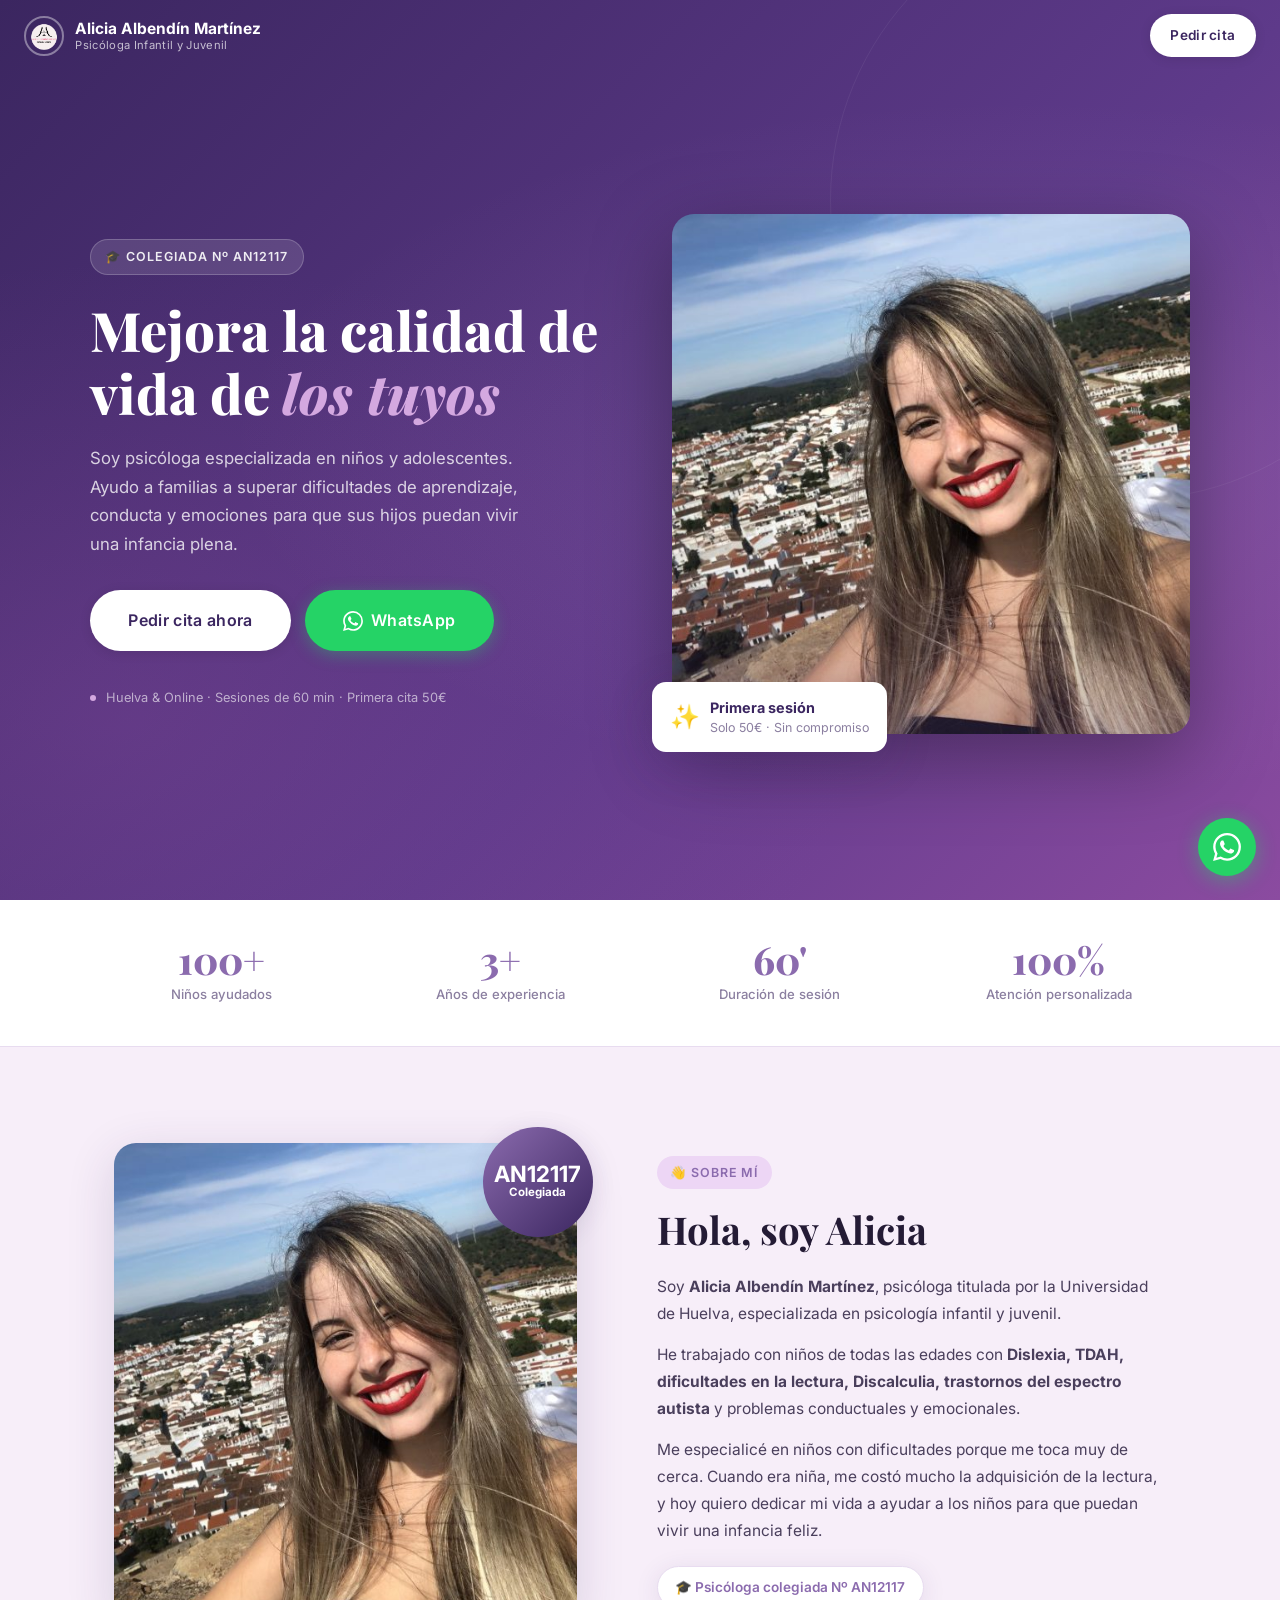
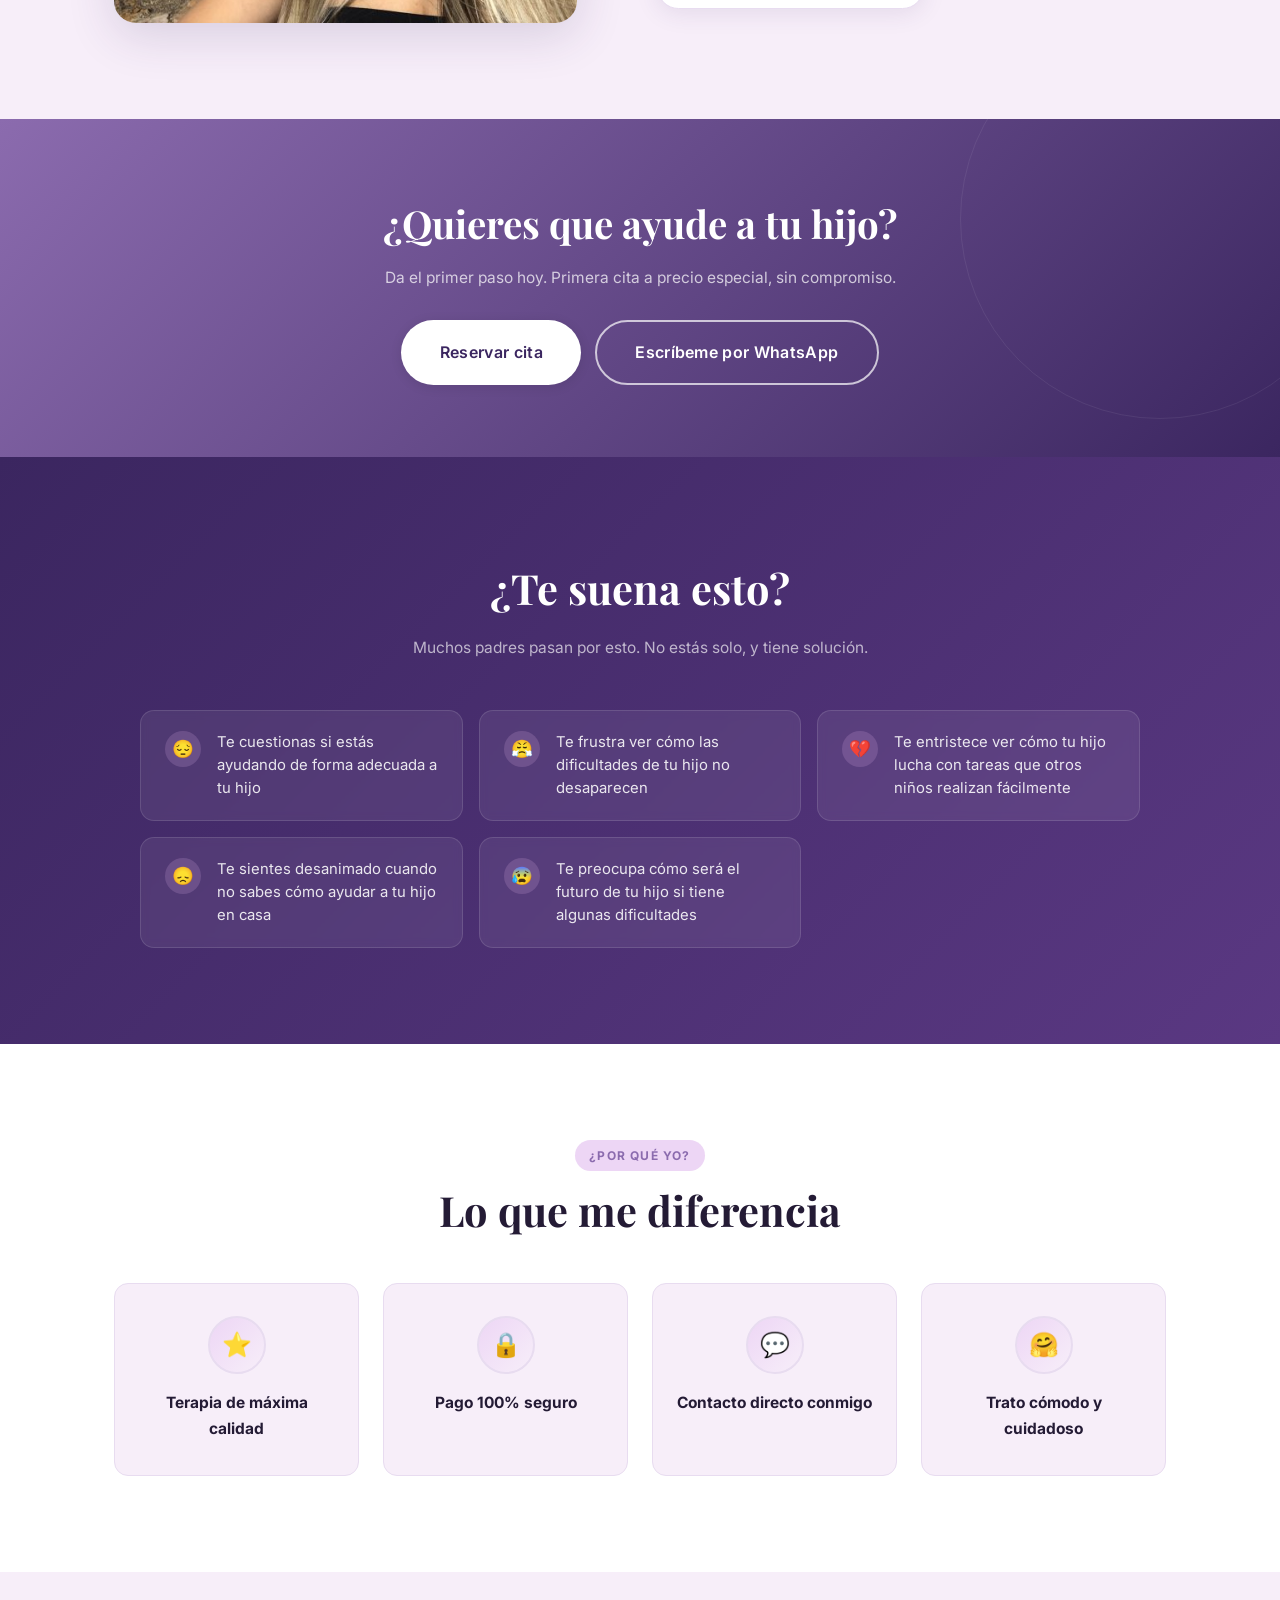
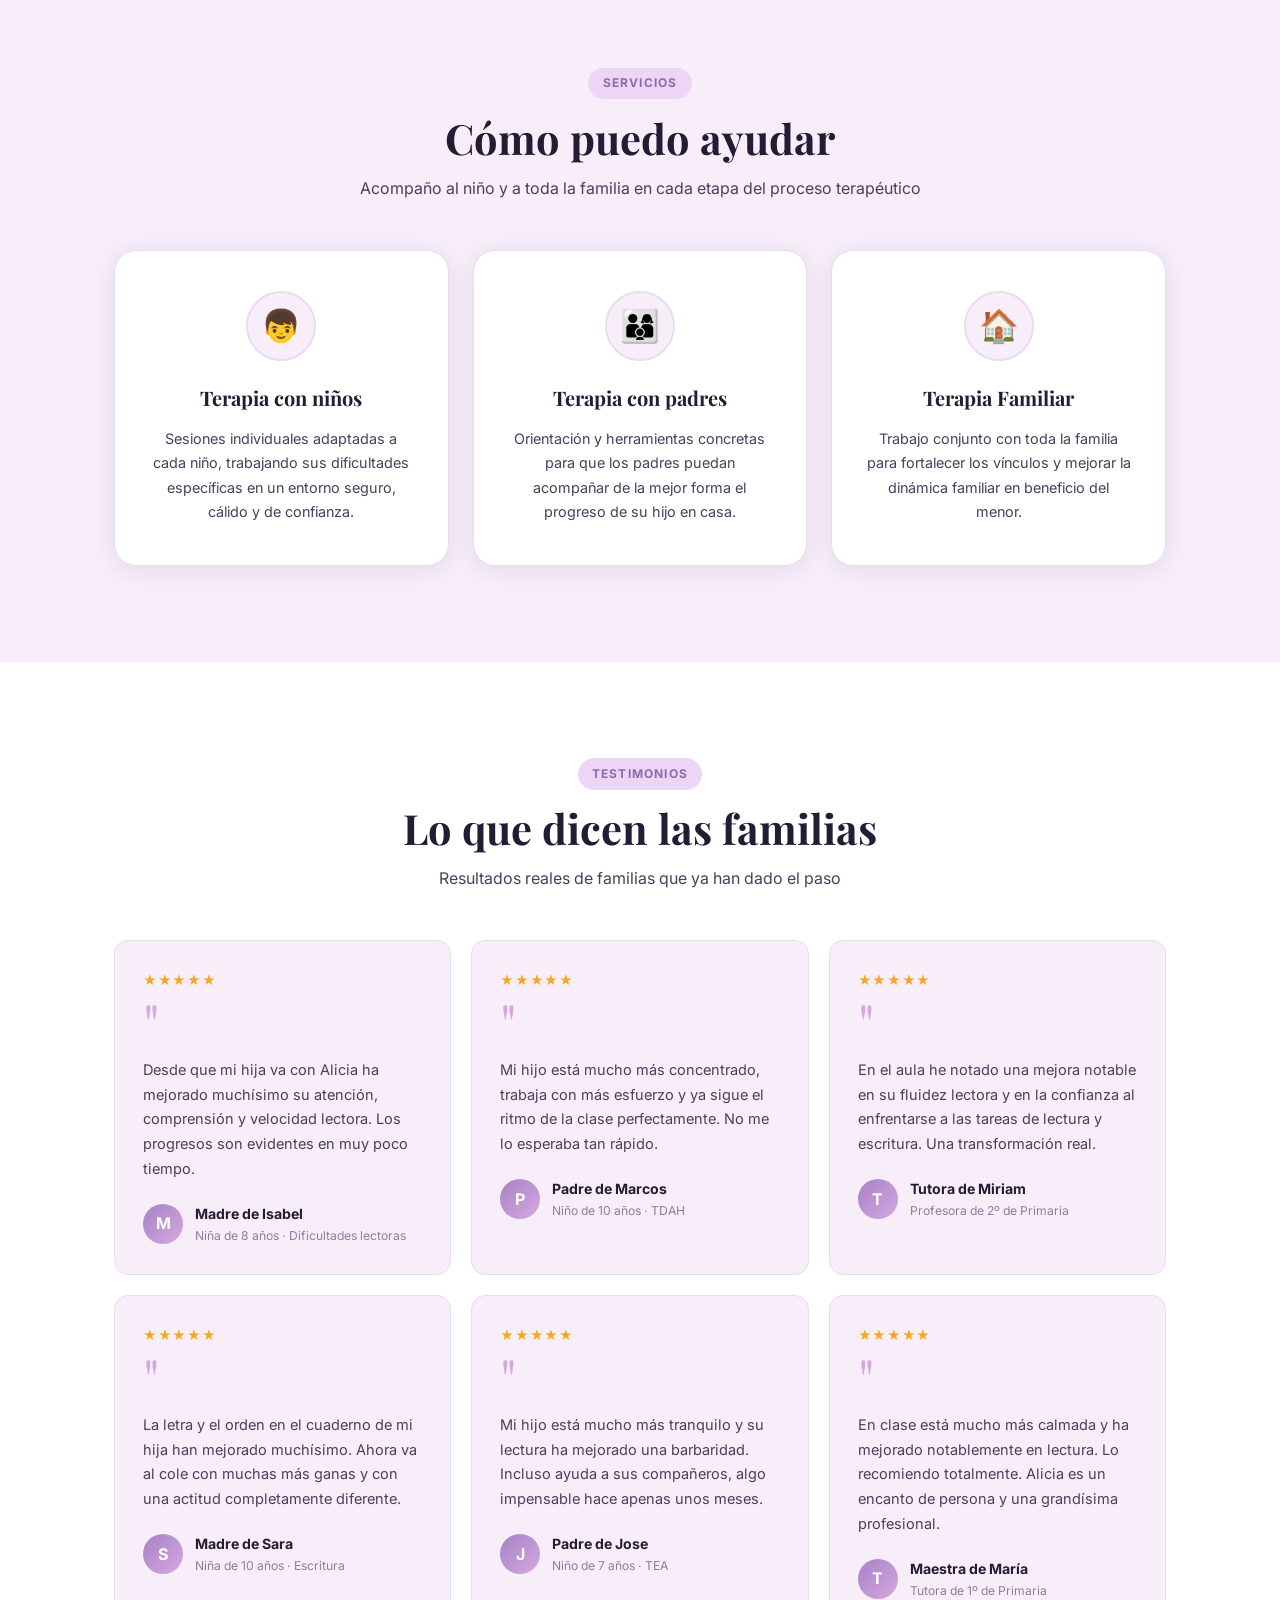
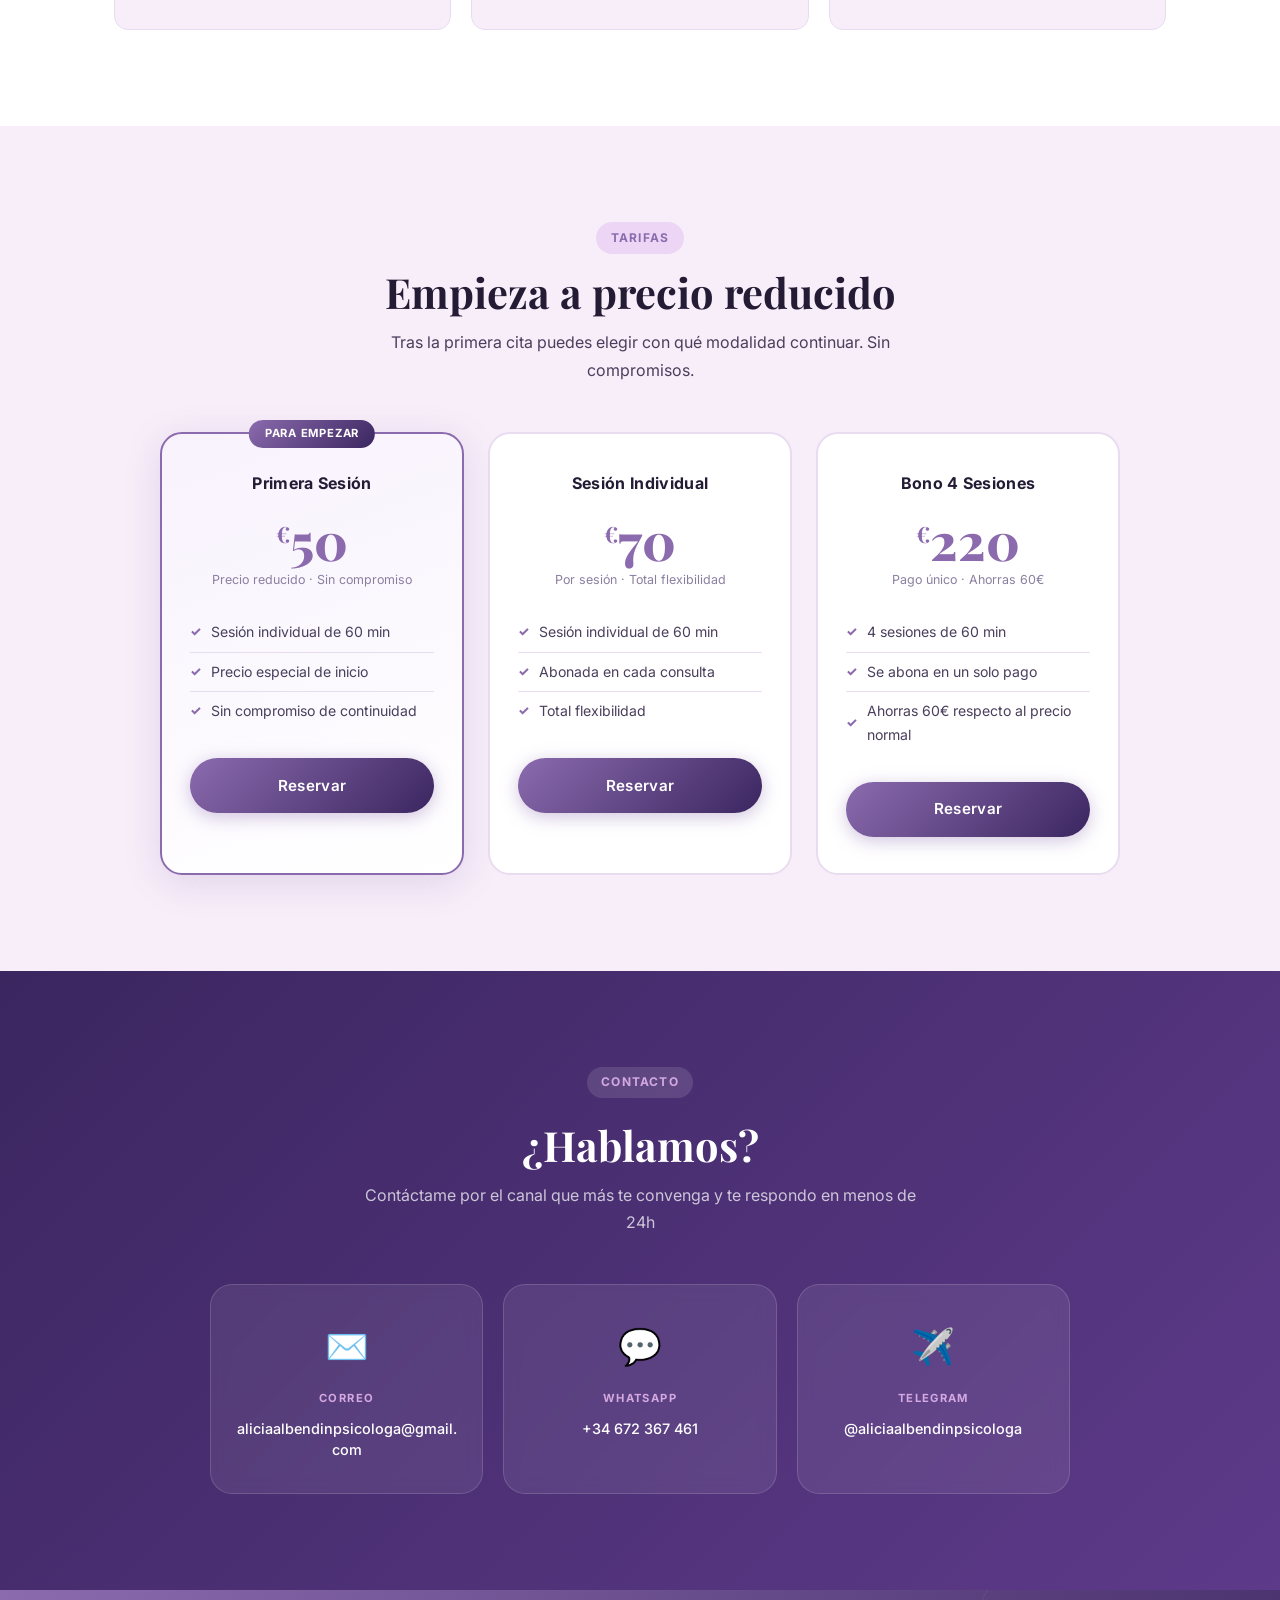
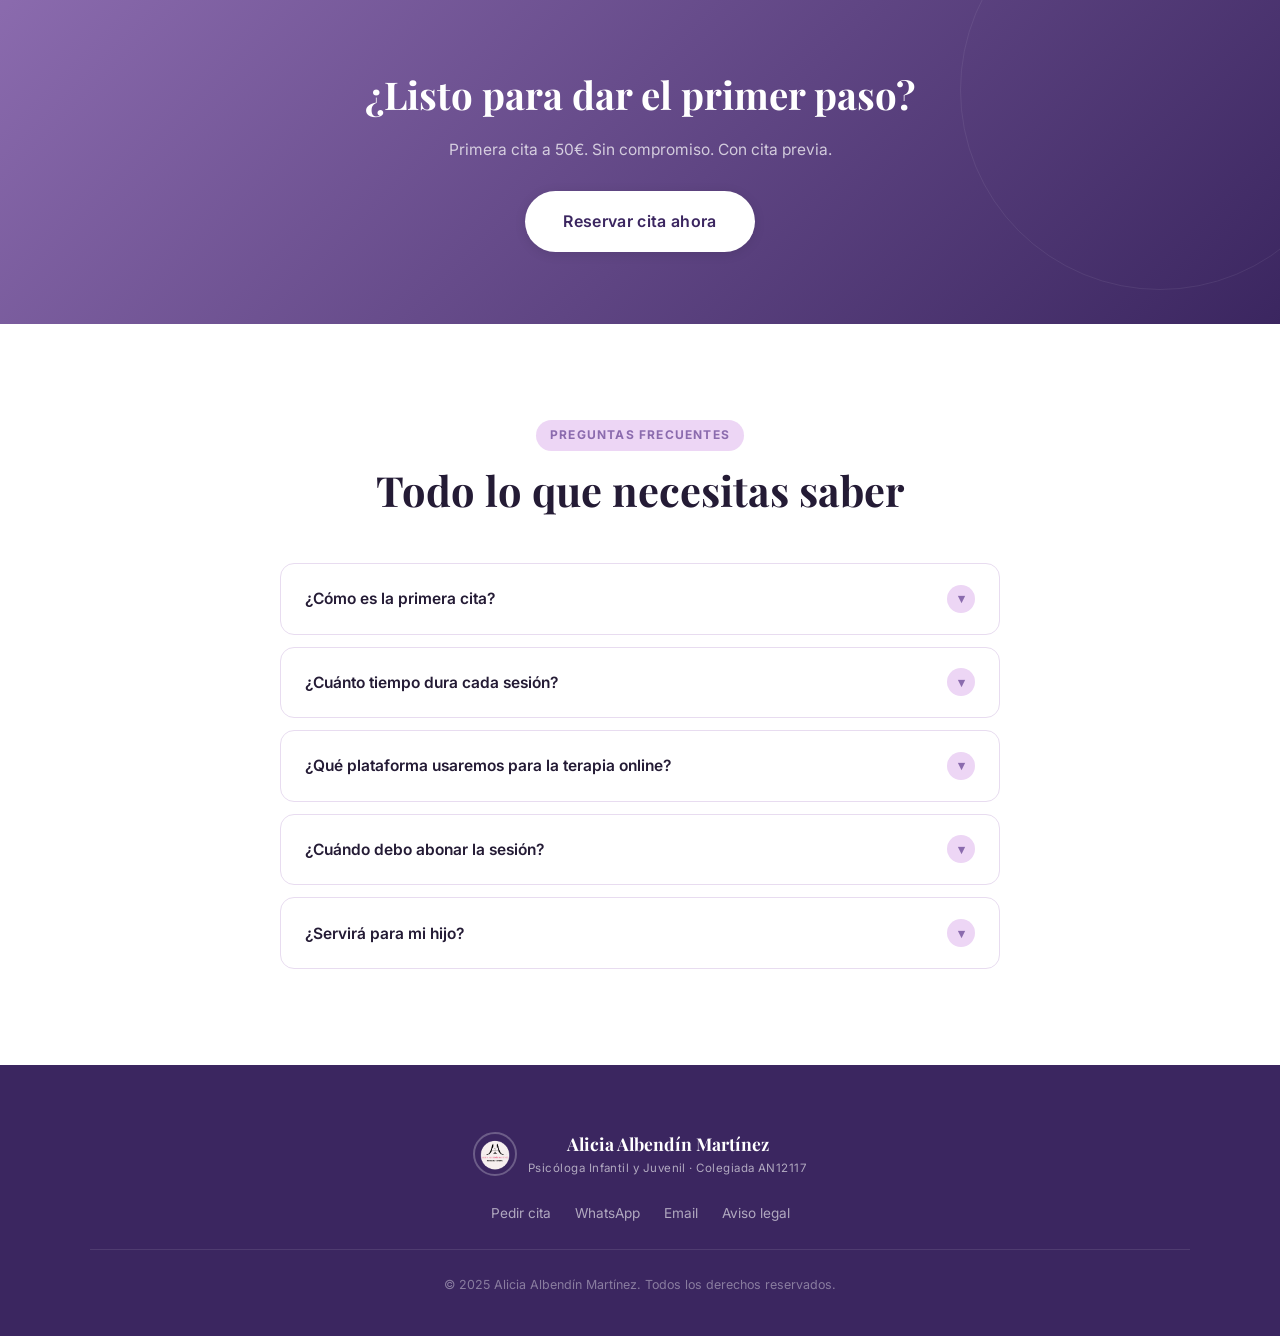
==== site/index.html @ 8d9580ab "feat: versión inicial — web estática de Alicia Albendín Psicóloga Landing page completa con HTML/CSS" ====
<!DOCTYPE html>
<html lang="es">
<head>
  <meta charset="UTF-8">
  <meta name="viewport" content="width=device-width, initial-scale=1.0">
  <title>Alicia Albendín Martínez — Psicóloga Infantil y Juvenil</title>
  <meta name="description" content="Psicóloga especializada en psicología infantil y juvenil. Ayudo a niños con dislexia, TDAH, problemas emocionales y conductuales. Huelva y Online.">
  <link rel="icon" type="image/png" href="images/logo.png">
  <link rel="stylesheet" href="styles.css">
</head>
<body>

<!-- Nav -->
<nav class="site-nav" id="nav">
  <div class="nav-logo">
    <img src="images/logo.png" alt="Alicia Albendín">
    <div class="nav-logo-name">
      Alicia Albendín Martínez
      <small>Psicóloga Infantil y Juvenil</small>
    </div>
  </div>
  <div class="nav-actions">
    <a href="pagina-de-ventas.html" class="btn btn-white btn-sm">Pedir cita</a>
  </div>
</nav>

<!-- Hero -->
<section class="hero">
  <div class="hero-inner">
    <div class="hero-content">
      <div class="hero-badge">🎓 Colegiada Nº AN12117</div>
      <h1>Mejora la calidad de vida de <em>los tuyos</em></h1>
      <p class="hero-sub">Soy psicóloga especializada en niños y adolescentes. Ayudo a familias a superar dificultades de aprendizaje, conducta y emociones para que sus hijos puedan vivir una infancia plena.</p>
      <div class="hero-ctas">
        <a href="pagina-de-ventas.html" class="btn btn-white btn-lg">Pedir cita ahora</a>
        <a href="https://wa.me/34672367461" target="_blank" class="btn btn-whatsapp btn-lg">
          <svg viewBox="0 0 24 24" width="20" height="20" fill="currentColor"><path d="M17.472 14.382c-.297-.149-1.758-.867-2.03-.967-.273-.099-.471-.148-.67.15-.197.297-.767.966-.94 1.164-.173.199-.347.223-.644.075-.297-.15-1.255-.463-2.39-1.475-.883-.788-1.48-1.761-1.653-2.059-.173-.297-.018-.458.13-.606.134-.133.298-.347.446-.52.149-.174.198-.298.298-.497.099-.198.05-.371-.025-.52-.075-.149-.669-1.612-.916-2.207-.242-.579-.487-.5-.669-.51-.173-.008-.371-.01-.57-.01-.198 0-.52.074-.792.372-.272.297-1.04 1.016-1.04 2.479 0 1.462 1.065 2.875 1.213 3.074.149.198 2.096 3.2 5.077 4.487.709.306 1.262.489 1.694.625.712.227 1.36.195 1.871.118.571-.085 1.758-.719 2.006-1.413.248-.694.248-1.289.173-1.413-.074-.124-.272-.198-.57-.347m-5.421 7.403h-.004a9.87 9.87 0 01-5.031-1.378l-.361-.214-3.741.982.998-3.648-.235-.374a9.86 9.86 0 01-1.51-5.26c.001-5.45 4.436-9.884 9.888-9.884 2.64 0 5.122 1.03 6.988 2.898a9.825 9.825 0 012.893 6.994c-.003 5.45-4.437 9.884-9.885 9.884m8.413-18.297A11.815 11.815 0 0012.05 0C5.495 0 .16 5.335.157 11.892c0 2.096.547 4.142 1.588 5.945L.057 24l6.305-1.654a11.882 11.882 0 005.683 1.448h.005c6.554 0 11.89-5.335 11.893-11.893a11.821 11.821 0 00-3.48-8.413z"/></svg>
          WhatsApp
        </a>
      </div>
      <div class="hero-trust">
        <div class="hero-trust-dot"></div>
        <span>Huelva &amp; Online · Sesiones de 60 min · Primera cita 50€</span>
      </div>
    </div>
    <div class="hero-image-wrap">
      <div class="hero-image-card">
        <img src="images/alicia.jpg" alt="Alicia Albendín Martínez, Psicóloga">
      </div>
      <div class="hero-float-badge">
        <div class="hero-float-badge-icon">✨</div>
        <div class="hero-float-badge-text">
          <strong>Primera sesión</strong>
          <span>Solo 50€ · Sin compromiso</span>
        </div>
      </div>
    </div>
  </div>
</section>

<!-- Stats bar -->
<div class="stats-bar">
  <div class="stats-inner">
    <div class="stat-item reveal">
      <div class="stat-num">100+</div>
      <div class="stat-label">Niños ayudados</div>
    </div>
    <div class="stat-item reveal reveal-delay-1">
      <div class="stat-num">3+</div>
      <div class="stat-label">Años de experiencia</div>
    </div>
    <div class="stat-item reveal reveal-delay-2">
      <div class="stat-num">60'</div>
      <div class="stat-label">Duración de sesión</div>
    </div>
    <div class="stat-item reveal reveal-delay-3">
      <div class="stat-num">100%</div>
      <div class="stat-label">Atención personalizada</div>
    </div>
  </div>
</div>

<!-- About -->
<section class="section about-section">
  <div class="container">
    <div class="about-grid">
      <div class="about-image reveal">
        <img src="images/alicia.jpg" alt="Alicia Albendín Martínez">
        <div class="about-image-badge">
          <strong>AN12117</strong>
          Colegiada
        </div>
      </div>
      <div class="about-content reveal reveal-delay-1">
        <div class="about-tag">👋 Sobre mí</div>
        <h2>Hola, soy Alicia</h2>
        <p>Soy <strong>Alicia Albendín Martínez</strong>, psicóloga titulada por la Universidad de Huelva, especializada en psicología infantil y juvenil.</p>
        <p>He trabajado con niños de todas las edades con <strong>Dislexia, TDAH, dificultades en la lectura, Discalculia, trastornos del espectro autista</strong> y problemas conductuales y emocionales.</p>
        <p>Me especialicé en niños con dificultades porque me toca muy de cerca. Cuando era niña, me costó mucho la adquisición de la lectura, y hoy quiero dedicar mi vida a ayudar a los niños para que puedan vivir una infancia feliz.</p>
        <div class="about-colegiada">🎓 Psicóloga colegiada Nº AN12117</div>
      </div>
    </div>
  </div>
</section>

<!-- CTA Banner -->
<section class="cta-banner">
  <h2>¿Quieres que ayude a tu hijo?</h2>
  <p>Da el primer paso hoy. Primera cita a precio especial, sin compromiso.</p>
  <div class="cta-banner-btns">
    <a href="pagina-de-ventas.html" class="btn btn-white btn-lg">Reservar cita</a>
    <a href="https://wa.me/34672367461" target="_blank" class="btn btn-outline-white btn-lg">Escríbeme por WhatsApp</a>
  </div>
</section>

<!-- Pain points -->
<section class="pain-section">
  <div class="container">
    <div class="text-center">
      <h2 class="pain-section-title">¿Te suena esto?</h2>
      <p class="pain-section-sub">Muchos padres pasan por esto. No estás solo, y tiene solución.</p>
    </div>
    <div class="pain-grid">
      <div class="pain-item reveal">
        <div class="pain-icon-wrap">😔</div>
        <p>Te cuestionas si estás ayudando de forma adecuada a tu hijo</p>
      </div>
      <div class="pain-item reveal reveal-delay-1">
        <div class="pain-icon-wrap">😤</div>
        <p>Te frustra ver cómo las dificultades de tu hijo no desaparecen</p>
      </div>
      <div class="pain-item reveal reveal-delay-2">
        <div class="pain-icon-wrap">💔</div>
        <p>Te entristece ver cómo tu hijo lucha con tareas que otros niños realizan fácilmente</p>
      </div>
      <div class="pain-item reveal reveal-delay-3">
        <div class="pain-icon-wrap">😞</div>
        <p>Te sientes desanimado cuando no sabes cómo ayudar a tu hijo en casa</p>
      </div>
      <div class="pain-item reveal">
        <div class="pain-icon-wrap">😰</div>
        <p>Te preocupa cómo será el futuro de tu hijo si tiene algunas dificultades</p>
      </div>
    </div>
  </div>
</section>

<!-- Features -->
<section class="section features-section">
  <div class="container">
    <div class="text-center">
      <div class="section-label">¿Por qué yo?</div>
      <h2 class="section-title">Lo que me diferencia</h2>
    </div>
    <div class="features-grid">
      <div class="feature-card reveal">
        <div class="feature-icon">⭐</div>
        <div class="feature-title">Terapia de máxima calidad</div>
      </div>
      <div class="feature-card reveal reveal-delay-1">
        <div class="feature-icon">🔒</div>
        <div class="feature-title">Pago 100% seguro</div>
      </div>
      <div class="feature-card reveal reveal-delay-2">
        <div class="feature-icon">💬</div>
        <div class="feature-title">Contacto directo conmigo</div>
      </div>
      <div class="feature-card reveal reveal-delay-3">
        <div class="feature-icon">🤗</div>
        <div class="feature-title">Trato cómodo y cuidadoso</div>
      </div>
    </div>
  </div>
</section>

<!-- Services -->
<section class="section services-section">
  <div class="container">
    <div class="text-center">
      <div class="section-label">Servicios</div>
      <h2 class="section-title">Cómo puedo ayudar</h2>
      <p class="section-desc center">Acompaño al niño y a toda la familia en cada etapa del proceso terapéutico</p>
    </div>
    <div class="services-grid">
      <div class="service-card reveal">
        <div class="service-icon-wrap">👦</div>
        <h3>Terapia con niños</h3>
        <p>Sesiones individuales adaptadas a cada niño, trabajando sus dificultades específicas en un entorno seguro, cálido y de confianza.</p>
      </div>
      <div class="service-card reveal reveal-delay-1">
        <div class="service-icon-wrap">👨‍👩‍👦</div>
        <h3>Terapia con padres</h3>
        <p>Orientación y herramientas concretas para que los padres puedan acompañar de la mejor forma el progreso de su hijo en casa.</p>
      </div>
      <div class="service-card reveal reveal-delay-2">
        <div class="service-icon-wrap">🏠</div>
        <h3>Terapia Familiar</h3>
        <p>Trabajo conjunto con toda la familia para fortalecer los vínculos y mejorar la dinámica familiar en beneficio del menor.</p>
      </div>
    </div>
  </div>
</section>

<!-- Testimonials -->
<section class="section testimonials-section">
  <div class="container">
    <div class="text-center">
      <div class="section-label">Testimonios</div>
      <h2 class="section-title">Lo que dicen las familias</h2>
      <p class="section-desc center">Resultados reales de familias que ya han dado el paso</p>
    </div>
    <div class="testimonials-grid">
      <div class="testimonial-card reveal">
        <div class="stars">★★★★★</div>
        <div class="testimonial-quote-mark">"</div>
        <p class="testimonial-text">Desde que mi hija va con Alicia ha mejorado muchísimo su atención, comprensión y velocidad lectora. Los progresos son evidentes en muy poco tiempo.</p>
        <div class="testimonial-footer">
          <div class="testimonial-avatar">M</div>
          <div>
            <div class="testimonial-author">Madre de Isabel</div>
            <div class="testimonial-role">Niña de 8 años · Dificultades lectoras</div>
          </div>
        </div>
      </div>
      <div class="testimonial-card reveal reveal-delay-1">
        <div class="stars">★★★★★</div>
        <div class="testimonial-quote-mark">"</div>
        <p class="testimonial-text">Mi hijo está mucho más concentrado, trabaja con más esfuerzo y ya sigue el ritmo de la clase perfectamente. No me lo esperaba tan rápido.</p>
        <div class="testimonial-footer">
          <div class="testimonial-avatar">P</div>
          <div>
            <div class="testimonial-author">Padre de Marcos</div>
            <div class="testimonial-role">Niño de 10 años · TDAH</div>
          </div>
        </div>
      </div>
      <div class="testimonial-card reveal reveal-delay-2">
        <div class="stars">★★★★★</div>
        <div class="testimonial-quote-mark">"</div>
        <p class="testimonial-text">En el aula he notado una mejora notable en su fluidez lectora y en la confianza al enfrentarse a las tareas de lectura y escritura. Una transformación real.</p>
        <div class="testimonial-footer">
          <div class="testimonial-avatar">T</div>
          <div>
            <div class="testimonial-author">Tutora de Miriam</div>
            <div class="testimonial-role">Profesora de 2º de Primaria</div>
          </div>
        </div>
      </div>
      <div class="testimonial-card reveal">
        <div class="stars">★★★★★</div>
        <div class="testimonial-quote-mark">"</div>
        <p class="testimonial-text">La letra y el orden en el cuaderno de mi hija han mejorado muchísimo. Ahora va al cole con muchas más ganas y con una actitud completamente diferente.</p>
        <div class="testimonial-footer">
          <div class="testimonial-avatar">S</div>
          <div>
            <div class="testimonial-author">Madre de Sara</div>
            <div class="testimonial-role">Niña de 10 años · Escritura</div>
          </div>
        </div>
      </div>
      <div class="testimonial-card reveal reveal-delay-1">
        <div class="stars">★★★★★</div>
        <div class="testimonial-quote-mark">"</div>
        <p class="testimonial-text">Mi hijo está mucho más tranquilo y su lectura ha mejorado una barbaridad. Incluso ayuda a sus compañeros, algo impensable hace apenas unos meses.</p>
        <div class="testimonial-footer">
          <div class="testimonial-avatar">J</div>
          <div>
            <div class="testimonial-author">Padre de Jose</div>
            <div class="testimonial-role">Niño de 7 años · TEA</div>
          </div>
        </div>
      </div>
      <div class="testimonial-card reveal reveal-delay-2">
        <div class="stars">★★★★★</div>
        <div class="testimonial-quote-mark">"</div>
        <p class="testimonial-text">En clase está mucho más calmada y ha mejorado notablemente en lectura. Lo recomiendo totalmente. Alicia es un encanto de persona y una grandísima profesional.</p>
        <div class="testimonial-footer">
          <div class="testimonial-avatar">T</div>
          <div>
            <div class="testimonial-author">Maestra de María</div>
            <div class="testimonial-role">Tutora de 1º de Primaria</div>
          </div>
        </div>
      </div>
    </div>
  </div>
</section>

<!-- Pricing -->
<section class="section pricing-section">
  <div class="container">
    <div class="text-center">
      <div class="section-label">Tarifas</div>
      <h2 class="section-title">Empieza a precio reducido</h2>
      <p class="section-desc center">Tras la primera cita puedes elegir con qué modalidad continuar. Sin compromisos.</p>
    </div>
    <div class="pricing-grid">
      <div class="price-card featured reveal">
        <div class="price-card-badge">Para empezar</div>
        <div class="price-name">Primera sesión</div>
        <div class="price-amount"><sup>€</sup>50</div>
        <div class="price-desc">Precio reducido · Sin compromiso</div>
        <ul class="price-features">
          <li>Sesión individual de 60 min</li>
          <li>Precio especial de inicio</li>
          <li>Sin compromiso de continuidad</li>
        </ul>
        <a href="pagina-de-ventas.html" class="btn btn-primary" style="width:100%;">Reservar</a>
      </div>
      <div class="price-card reveal reveal-delay-1">
        <div class="price-name">Sesión individual</div>
        <div class="price-amount"><sup>€</sup>70</div>
        <div class="price-desc">Por sesión · Total flexibilidad</div>
        <ul class="price-features">
          <li>Sesión individual de 60 min</li>
          <li>Abonada en cada consulta</li>
          <li>Total flexibilidad</li>
        </ul>
        <a href="pagina-de-ventas.html" class="btn btn-primary" style="width:100%;">Reservar</a>
      </div>
      <div class="price-card reveal reveal-delay-2">
        <div class="price-name">Bono 4 sesiones</div>
        <div class="price-amount"><sup>€</sup>220</div>
        <div class="price-desc">Pago único · Ahorras 60€</div>
        <ul class="price-features">
          <li>4 sesiones de 60 min</li>
          <li>Se abona en un solo pago</li>
          <li>Ahorras 60€ respecto al precio normal</li>
        </ul>
        <a href="pagina-de-ventas.html" class="btn btn-primary" style="width:100%;">Reservar</a>
      </div>
    </div>
  </div>
</section>

<!-- Contact -->
<section class="contact-section">
  <div class="container">
    <div class="text-center">
      <div class="section-label" style="background:rgba(255,255,255,0.12); color:var(--lilac);">Contacto</div>
      <h2 class="section-title white" style="margin-top:0.5rem;">¿Hablamos?</h2>
      <p class="section-desc center white">Contáctame por el canal que más te convenga y te respondo en menos de 24h</p>
    </div>
    <div class="contact-grid">
      <a href="mailto:aliciaalbendinpsicologa@gmail.com" class="contact-card">
        <div class="contact-card-icon">✉️</div>
        <div class="contact-card-label">Correo</div>
        <div class="contact-card-value">aliciaalbendinpsicologa@gmail.com</div>
      </a>
      <a href="https://wa.me/34672367461" target="_blank" class="contact-card">
        <div class="contact-card-icon">💬</div>
        <div class="contact-card-label">WhatsApp</div>
        <div class="contact-card-value">+34 672 367 461</div>
      </a>
      <a href="https://t.me/aliciaalbendinpsicologa" target="_blank" class="contact-card">
        <div class="contact-card-icon">✈️</div>
        <div class="contact-card-label">Telegram</div>
        <div class="contact-card-value">@aliciaalbendinpsicologa</div>
      </a>
    </div>
  </div>
</section>

<!-- CTA Banner -->
<section class="cta-banner">
  <h2>¿Listo para dar el primer paso?</h2>
  <p>Primera cita a 50€. Sin compromiso. Con cita previa.</p>
  <div class="cta-banner-btns">
    <a href="pagina-de-ventas.html" class="btn btn-white btn-lg">Reservar cita ahora</a>
  </div>
</section>

<!-- FAQ -->
<section class="section faq-section">
  <div class="container">
    <div class="text-center">
      <div class="section-label">Preguntas frecuentes</div>
      <h2 class="section-title">Todo lo que necesitas saber</h2>
    </div>
    <div class="faq-list">
      <div class="faq-item">
        <button class="faq-question" onclick="toggleFaq(this)">
          ¿Cómo es la primera cita?
          <span class="faq-chevron">▾</span>
        </button>
        <div class="faq-answer">
          La primera cita es una toma de contacto. Realizamos una entrevista para que puedas contarme el motivo de consulta y yo pueda explicarte con detalle cómo voy a ayudar a tu hijo.
        </div>
      </div>
      <div class="faq-item">
        <button class="faq-question" onclick="toggleFaq(this)">
          ¿Cuánto tiempo dura cada sesión?
          <span class="faq-chevron">▾</span>
        </button>
        <div class="faq-answer">
          Cada sesión tiene una duración de <strong>60 minutos</strong>.
        </div>
      </div>
      <div class="faq-item">
        <button class="faq-question" onclick="toggleFaq(this)">
          ¿Qué plataforma usaremos para la terapia online?
          <span class="faq-chevron">▾</span>
        </button>
        <div class="faq-answer">
          Utilizaremos la plataforma que más te convenga: <strong>Zoom, Skype, WhatsApp, Discord o Google Meet</strong>. Tú eliges la que mejor se adapte a ti y a tu familia.
        </div>
      </div>
      <div class="faq-item">
        <button class="faq-question" onclick="toggleFaq(this)">
          ¿Cuándo debo abonar la sesión?
          <span class="faq-chevron">▾</span>
        </button>
        <div class="faq-answer">
          El pago debe realizarse al menos <strong>24 horas antes</strong> de la consulta. Los bonos de 4 sesiones se abonan en un único pago con el mismo plazo mínimo de 24 horas de antelación.
        </div>
      </div>
      <div class="faq-item">
        <button class="faq-question" onclick="toggleFaq(this)">
          ¿Servirá para mi hijo?
          <span class="faq-chevron">▾</span>
        </button>
        <div class="faq-answer">
          La terapia se adapta de forma personalizada a cada niño y familia. La efectividad es proporcional al grado de implicación de la familia durante el proceso. Mi compromiso es ofreceros las mejores herramientas para avanzar juntos.
        </div>
      </div>
    </div>
  </div>
</section>

<!-- Footer -->
<footer class="site-footer">
  <div class="footer-inner">
    <div class="footer-logo">
      <img src="images/logo.png" alt="Alicia Albendín">
      <div class="footer-logo-name">
        Alicia Albendín Martínez
        <small>Psicóloga Infantil y Juvenil · Colegiada AN12117</small>
      </div>
    </div>
    <div class="footer-links">
      <a href="pagina-de-ventas.html">Pedir cita</a>
      <a href="https://wa.me/34672367461" target="_blank">WhatsApp</a>
      <a href="mailto:aliciaalbendinpsicologa@gmail.com">Email</a>
      <a href="aviso-legal.html">Aviso legal</a>
    </div>
    <div class="footer-bottom">
      © 2025 Alicia Albendín Martínez. Todos los derechos reservados.
    </div>
  </div>
</footer>

<!-- Floating WhatsApp button -->
<a href="https://wa.me/34672367461" target="_blank" class="float-wa" title="Escríbeme por WhatsApp">
  <svg viewBox="0 0 24 24" xmlns="http://www.w3.org/2000/svg"><path d="M17.472 14.382c-.297-.149-1.758-.867-2.03-.967-.273-.099-.471-.148-.67.15-.197.297-.767.966-.94 1.164-.173.199-.347.223-.644.075-.297-.15-1.255-.463-2.39-1.475-.883-.788-1.48-1.761-1.653-2.059-.173-.297-.018-.458.13-.606.134-.133.298-.347.446-.52.149-.174.198-.298.298-.497.099-.198.05-.371-.025-.52-.075-.149-.669-1.612-.916-2.207-.242-.579-.487-.5-.669-.51-.173-.008-.371-.01-.57-.01-.198 0-.52.074-.792.372-.272.297-1.04 1.016-1.04 2.479 0 1.462 1.065 2.875 1.213 3.074.149.198 2.096 3.2 5.077 4.487.709.306 1.262.489 1.694.625.712.227 1.36.195 1.871.118.571-.085 1.758-.719 2.006-1.413.248-.694.248-1.289.173-1.413-.074-.124-.272-.198-.57-.347m-5.421 7.403h-.004a9.87 9.87 0 01-5.031-1.378l-.361-.214-3.741.982.998-3.648-.235-.374a9.86 9.86 0 01-1.51-5.26c.001-5.45 4.436-9.884 9.888-9.884 2.64 0 5.122 1.03 6.988 2.898a9.825 9.825 0 012.893 6.994c-.003 5.45-4.437 9.884-9.885 9.884m8.413-18.297A11.815 11.815 0 0012.05 0C5.495 0 .16 5.335.157 11.892c0 2.096.547 4.142 1.588 5.945L.057 24l6.305-1.654a11.882 11.882 0 005.683 1.448h.005c6.554 0 11.89-5.335 11.893-11.893a11.821 11.821 0 00-3.48-8.413z"/></svg>
</a>

<script>
// Sticky nav
const nav = document.getElementById('nav');
window.addEventListener('scroll', () => {
  nav.classList.toggle('scrolled', window.scrollY > 60);
}, { passive: true });

// Scroll reveal
const observer = new IntersectionObserver((entries) => {
  entries.forEach(e => { if (e.isIntersecting) e.target.classList.add('visible'); });
}, { threshold: 0.12 });
document.querySelectorAll('.reveal').forEach(el => observer.observe(el));

// FAQ accordion
function toggleFaq(btn) {
  const answer = btn.nextElementSibling;
  const isOpen = answer.classList.contains('open');
  document.querySelectorAll('.faq-answer').forEach(a => a.classList.remove('open'));
  document.querySelectorAll('.faq-question').forEach(b => b.classList.remove('open'));
  if (!isOpen) { answer.classList.add('open'); btn.classList.add('open'); }
}
</script>
</body>
</html>
---- site/styles.css ----
@import url('https://fonts.googleapis.com/css2?family=Playfair+Display:ital,wght@0,700;0,800;1,700&family=Inter:wght@400;500;600;700&display=swap');

*, *::before, *::after { box-sizing: border-box; margin: 0; padding: 0; }

:root {
  --deep:        #3B2660;
  --purple:      #8B6BAE;
  --purple-mid:  #A882C6;
  --lilac:       #D4A8E0;
  --lilac-soft:  #EDD6F5;
  --blush:       #F7EEF9;
  --white:       #ffffff;
  --text:        #241B35;
  --text-body:   #4A3F5C;
  --text-muted:  #8B7FA0;
  --border:      #E8DCF0;
  --radius:      14px;
  --radius-lg:   22px;
  --shadow:      0 4px 24px rgba(59,38,96,0.10);
  --shadow-lg:   0 12px 48px rgba(59,38,96,0.16);
  --font-display: 'Playfair Display', Georgia, serif;
  --font-body:    'Inter', -apple-system, sans-serif;
}

html { scroll-behavior: smooth; }

body {
  font-family: var(--font-body);
  color: var(--text);
  background: var(--white);
  line-height: 1.7;
  overflow-x: hidden;
}

img { max-width: 100%; height: auto; display: block; }
a { color: inherit; text-decoration: none; }

/* ── Scroll animations ───────────────────────────────── */
.reveal {
  opacity: 0;
  transform: translateY(28px);
  transition: opacity 0.65s cubic-bezier(.4,0,.2,1), transform 0.65s cubic-bezier(.4,0,.2,1);
}
.reveal.visible { opacity: 1; transform: none; }
.reveal-delay-1 { transition-delay: 0.1s; }
.reveal-delay-2 { transition-delay: 0.2s; }
.reveal-delay-3 { transition-delay: 0.3s; }
.reveal-delay-4 { transition-delay: 0.4s; }

/* ── Layout ──────────────────────────────────────────── */
.container    { max-width: 1100px; margin: 0 auto; padding: 0 1.5rem; }
.container-sm { max-width: 800px;  margin: 0 auto; padding: 0 1.5rem; }
.section      { padding: 6rem 0; }
.section-sm   { padding: 3.5rem 0; }
.text-center  { text-align: center; }

/* ── Buttons ─────────────────────────────────────────── */
.btn {
  display: inline-flex;
  align-items: center;
  justify-content: center;
  gap: 0.5rem;
  padding: 0.9rem 2rem;
  border-radius: 50px;
  font-family: var(--font-body);
  font-size: 0.95rem;
  font-weight: 600;
  letter-spacing: 0.02em;
  cursor: pointer;
  border: none;
  transition: transform 0.2s, box-shadow 0.2s, background 0.2s, color 0.2s;
  white-space: nowrap;
}
.btn:hover   { transform: translateY(-2px); }
.btn:active  { transform: translateY(0); }

.btn-primary {
  background: linear-gradient(135deg, var(--purple) 0%, var(--deep) 100%);
  color: #fff;
  box-shadow: 0 4px 18px rgba(139,107,174,0.4);
}
.btn-primary:hover { box-shadow: 0 8px 28px rgba(139,107,174,0.5); }

.btn-white {
  background: #fff;
  color: var(--deep);
  box-shadow: 0 2px 12px rgba(0,0,0,0.10);
}
.btn-white:hover { background: var(--blush); }

.btn-outline-white {
  background: transparent;
  color: #fff;
  border: 2px solid rgba(255,255,255,0.7);
}
.btn-outline-white:hover { background: rgba(255,255,255,0.12); border-color: #fff; }

.btn-whatsapp {
  background: #25D366;
  color: #fff;
  box-shadow: 0 4px 16px rgba(37,211,102,0.35);
}
.btn-whatsapp:hover { background: #20bd5a; box-shadow: 0 6px 22px rgba(37,211,102,0.45); }

.btn-lg { padding: 1.05rem 2.4rem; font-size: 1rem; }
.btn-sm { padding: 0.6rem 1.3rem; font-size: 0.85rem; }

/* ── Nav ─────────────────────────────────────────────── */
.site-nav {
  position: fixed;
  top: 0; left: 0; right: 0;
  z-index: 200;
  padding: 0.9rem 1.5rem;
  display: flex;
  align-items: center;
  justify-content: space-between;
  transition: background 0.3s, box-shadow 0.3s;
}

.site-nav.scrolled {
  background: rgba(59,38,96,0.97);
  backdrop-filter: blur(12px);
  box-shadow: 0 2px 20px rgba(0,0,0,0.2);
}

.nav-logo {
  display: flex;
  align-items: center;
  gap: 0.7rem;
  color: #fff;
}

.nav-logo img {
  width: 40px;
  height: 40px;
  border-radius: 50%;
  object-fit: cover;
  border: 2px solid rgba(255,255,255,0.4);
}

.nav-logo-name {
  font-family: var(--font-body);
  font-weight: 700;
  font-size: 0.97rem;
  color: #fff;
  line-height: 1.25;
}
.nav-logo-name small {
  display: block;
  font-size: 0.7rem;
  font-weight: 400;
  opacity: 0.7;
  letter-spacing: 0.03em;
}

.nav-actions { display: flex; align-items: center; gap: 0.75rem; }

/* ── Hero ─────────────────────────────────────────────── */
.hero {
  min-height: 100vh;
  background: linear-gradient(135deg, var(--deep) 0%, #5E3A8A 60%, #8B4BA0 100%);
  display: flex;
  align-items: center;
  position: relative;
  overflow: hidden;
  padding: 7rem 1.5rem 4rem;
}

.hero::before {
  content: '';
  position: absolute;
  inset: 0;
  background:
    radial-gradient(ellipse at 80% 50%, rgba(212,168,224,0.15) 0%, transparent 55%),
    radial-gradient(ellipse at 10% 80%, rgba(139,75,160,0.3) 0%, transparent 45%);
  pointer-events: none;
}

/* Floating circles decoration */
.hero::after {
  content: '';
  position: absolute;
  width: 600px;
  height: 600px;
  border-radius: 50%;
  border: 1px solid rgba(255,255,255,0.06);
  top: -100px;
  right: -150px;
  pointer-events: none;
}

.hero-inner {
  position: relative;
  z-index: 2;
  max-width: 1100px;
  margin: 0 auto;
  width: 100%;
  display: grid;
  grid-template-columns: 1fr 1fr;
  gap: 4rem;
  align-items: center;
}

.hero-content { color: #fff; }

.hero-badge {
  display: inline-flex;
  align-items: center;
  gap: 0.45rem;
  background: rgba(255,255,255,0.12);
  border: 1px solid rgba(255,255,255,0.2);
  color: rgba(255,255,255,0.9);
  font-size: 0.78rem;
  font-weight: 600;
  letter-spacing: 0.08em;
  text-transform: uppercase;
  padding: 0.4rem 0.9rem;
  border-radius: 50px;
  margin-bottom: 1.5rem;
}

.hero h1 {
  font-family: var(--font-display);
  font-size: clamp(2.2rem, 4.5vw, 3.4rem);
  font-weight: 800;
  line-height: 1.15;
  margin-bottom: 1.25rem;
  color: #fff;
}

.hero h1 em {
  font-style: italic;
  color: var(--lilac);
}

.hero-sub {
  font-size: 1.05rem;
  color: rgba(255,255,255,0.78);
  max-width: 460px;
  margin-bottom: 2rem;
  line-height: 1.7;
}

.hero-ctas { display: flex; flex-wrap: wrap; gap: 0.85rem; }

.hero-trust {
  display: flex;
  align-items: center;
  gap: 0.6rem;
  margin-top: 2.25rem;
  color: rgba(255,255,255,0.6);
  font-size: 0.8rem;
}

.hero-trust-dot {
  width: 6px; height: 6px;
  background: var(--lilac);
  border-radius: 50%;
  flex-shrink: 0;
}

.hero-image-wrap {
  position: relative;
}

.hero-image-card {
  border-radius: var(--radius-lg);
  overflow: hidden;
  box-shadow: 0 24px 80px rgba(0,0,0,0.35);
  position: relative;
}

.hero-image-card img {
  width: 100%;
  height: 520px;
  object-fit: cover;
  object-position: top center;
  display: block;
}

.hero-image-card::after {
  content: '';
  position: absolute;
  inset: 0;
  background: linear-gradient(to bottom, transparent 60%, rgba(59,38,96,0.3) 100%);
}

.hero-float-badge {
  position: absolute;
  bottom: -18px;
  left: -20px;
  background: #fff;
  border-radius: var(--radius);
  padding: 0.9rem 1.1rem;
  box-shadow: var(--shadow-lg);
  display: flex;
  align-items: center;
  gap: 0.65rem;
  z-index: 3;
}

.hero-float-badge-icon { font-size: 1.5rem; }
.hero-float-badge-text { font-size: 0.78rem; line-height: 1.4; }
.hero-float-badge-text strong { display: block; font-size: 0.9rem; color: var(--deep); }
.hero-float-badge-text span { color: var(--text-muted); }

/* ── Stats bar ───────────────────────────────────────── */
.stats-bar {
  background: var(--white);
  border-bottom: 1px solid var(--border);
  padding: 2.5rem 1.5rem;
}

.stats-inner {
  max-width: 1100px;
  margin: 0 auto;
  display: grid;
  grid-template-columns: repeat(4, 1fr);
  gap: 1rem;
  text-align: center;
}

.stat-item {}

.stat-num {
  font-family: var(--font-display);
  font-size: 2.4rem;
  font-weight: 800;
  color: var(--purple);
  line-height: 1;
  margin-bottom: 0.3rem;
}

.stat-label {
  font-size: 0.82rem;
  color: var(--text-muted);
  font-weight: 500;
}

/* ── About ───────────────────────────────────────────── */
.about-section { background: var(--blush); }

.about-grid {
  display: grid;
  grid-template-columns: 1fr 1.1fr;
  gap: 5rem;
  align-items: center;
}

.about-image {
  position: relative;
}

.about-image img {
  width: 100%;
  height: 480px;
  object-fit: cover;
  object-position: top;
  border-radius: var(--radius-lg);
  box-shadow: var(--shadow-lg);
}

.about-image-badge {
  position: absolute;
  top: -16px;
  right: -16px;
  width: 110px;
  height: 110px;
  border-radius: 50%;
  background: linear-gradient(135deg, var(--purple), var(--deep));
  color: #fff;
  display: flex;
  flex-direction: column;
  align-items: center;
  justify-content: center;
  text-align: center;
  box-shadow: var(--shadow);
  font-size: 0.72rem;
  font-weight: 700;
  line-height: 1.3;
  padding: 0.5rem;
}

.about-image-badge strong { font-size: 1.4rem; display: block; line-height: 1; }

.about-tag {
  display: inline-flex;
  align-items: center;
  gap: 0.4rem;
  background: var(--lilac-soft);
  color: var(--purple);
  font-size: 0.78rem;
  font-weight: 600;
  letter-spacing: 0.07em;
  text-transform: uppercase;
  padding: 0.35rem 0.85rem;
  border-radius: 50px;
  margin-bottom: 1rem;
}

.about-content h2 {
  font-family: var(--font-display);
  font-size: clamp(1.7rem, 3vw, 2.4rem);
  font-weight: 700;
  line-height: 1.25;
  margin-bottom: 1.25rem;
  color: var(--text);
}

.about-content p {
  color: var(--text-body);
  margin-bottom: 0.85rem;
  font-size: 0.97rem;
  line-height: 1.75;
}

.about-colegiada {
  display: inline-flex;
  align-items: center;
  gap: 0.5rem;
  background: var(--white);
  border: 1px solid var(--border);
  border-radius: 50px;
  padding: 0.55rem 1.1rem;
  font-size: 0.85rem;
  font-weight: 600;
  color: var(--purple);
  margin-top: 0.5rem;
  box-shadow: var(--shadow);
}

/* ── Pain section ────────────────────────────────────── */
.pain-section {
  background: linear-gradient(135deg, var(--deep) 0%, #5A3882 100%);
  padding: 6rem 1.5rem;
}

.pain-section-title {
  font-family: var(--font-display);
  font-size: clamp(1.8rem, 3.5vw, 2.6rem);
  font-weight: 700;
  color: #fff;
  text-align: center;
  margin-bottom: 0.75rem;
}

.pain-section-sub {
  text-align: center;
  color: rgba(255,255,255,0.65);
  margin-bottom: 3rem;
  font-size: 0.97rem;
  max-width: 500px;
  margin-left: auto;
  margin-right: auto;
}

.pain-grid {
  display: grid;
  grid-template-columns: repeat(auto-fit, minmax(300px, 1fr));
  gap: 1rem;
  max-width: 1000px;
  margin: 0 auto;
}

.pain-item {
  background: rgba(255,255,255,0.07);
  border: 1px solid rgba(255,255,255,0.12);
  border-radius: var(--radius);
  padding: 1.25rem 1.5rem;
  display: flex;
  align-items: flex-start;
  gap: 1rem;
  transition: background 0.2s;
  backdrop-filter: blur(4px);
}
.pain-item:hover { background: rgba(255,255,255,0.11); }

.pain-icon-wrap {
  width: 36px;
  height: 36px;
  border-radius: 50%;
  background: rgba(212,168,224,0.2);
  display: flex;
  align-items: center;
  justify-content: center;
  font-size: 1.1rem;
  flex-shrink: 0;
}

.pain-item p { color: rgba(255,255,255,0.88); font-size: 0.93rem; line-height: 1.55; }

/* ── Features ────────────────────────────────────────── */
.features-section { background: var(--white); }

.features-grid {
  display: grid;
  grid-template-columns: repeat(auto-fit, minmax(220px, 1fr));
  gap: 1.5rem;
  margin-top: 3rem;
}

.feature-card {
  background: var(--blush);
  border-radius: var(--radius);
  padding: 2rem 1.5rem;
  text-align: center;
  border: 1px solid var(--border);
  transition: transform 0.2s, box-shadow 0.2s;
}
.feature-card:hover { transform: translateY(-4px); box-shadow: var(--shadow); }

.feature-icon {
  width: 58px;
  height: 58px;
  background: linear-gradient(135deg, var(--lilac-soft), var(--blush));
  border-radius: 50%;
  display: flex;
  align-items: center;
  justify-content: center;
  font-size: 1.5rem;
  margin: 0 auto 1rem;
  border: 2px solid var(--border);
}

.feature-title {
  font-weight: 700;
  font-size: 0.97rem;
  color: var(--text);
}

/* ── Services ────────────────────────────────────────── */
.services-section { background: var(--blush); }

.services-grid {
  display: grid;
  grid-template-columns: repeat(3, 1fr);
  gap: 1.5rem;
  margin-top: 3rem;
}

.service-card {
  background: var(--white);
  border-radius: var(--radius-lg);
  padding: 2.5rem 2rem;
  border: 1px solid var(--border);
  box-shadow: var(--shadow);
  transition: transform 0.25s, box-shadow 0.25s;
  text-align: center;
  position: relative;
  overflow: hidden;
}

.service-card::before {
  content: '';
  position: absolute;
  top: 0; left: 0; right: 0;
  height: 4px;
  background: linear-gradient(90deg, var(--purple-mid), var(--lilac));
  opacity: 0;
  transition: opacity 0.25s;
}

.service-card:hover { transform: translateY(-6px); box-shadow: var(--shadow-lg); }
.service-card:hover::before { opacity: 1; }

.service-icon-wrap {
  width: 70px;
  height: 70px;
  background: var(--blush);
  border-radius: 50%;
  display: flex;
  align-items: center;
  justify-content: center;
  font-size: 2rem;
  margin: 0 auto 1.25rem;
  border: 2px solid var(--border);
}

.service-card h3 {
  font-family: var(--font-display);
  font-weight: 700;
  font-size: 1.25rem;
  margin-bottom: 0.75rem;
  color: var(--text);
}

.service-card p {
  font-size: 0.9rem;
  color: var(--text-body);
  line-height: 1.7;
}

/* ── Section title component ─────────────────────────── */
.section-label {
  display: inline-flex;
  align-items: center;
  gap: 0.4rem;
  background: var(--lilac-soft);
  color: var(--purple);
  font-size: 0.75rem;
  font-weight: 700;
  letter-spacing: 0.1em;
  text-transform: uppercase;
  padding: 0.35rem 0.9rem;
  border-radius: 50px;
  margin-bottom: 0.85rem;
}

.section-title {
  font-family: var(--font-display);
  font-size: clamp(1.7rem, 3.5vw, 2.6rem);
  font-weight: 700;
  line-height: 1.2;
  color: var(--text);
  margin-bottom: 0.75rem;
}

.section-title.white { color: #fff; }

.section-desc {
  color: var(--text-body);
  font-size: 1rem;
  max-width: 580px;
  line-height: 1.7;
}
.section-desc.center { margin: 0 auto; text-align: center; }
.section-desc.white { color: rgba(255,255,255,0.72); }

/* ── Testimonials ────────────────────────────────────── */
.testimonials-section { background: var(--white); }

.testimonials-grid {
  display: grid;
  grid-template-columns: repeat(3, 1fr);
  gap: 1.25rem;
  margin-top: 3rem;
}

.testimonial-card {
  background: var(--blush);
  border-radius: var(--radius);
  padding: 1.75rem;
  border: 1px solid var(--border);
  position: relative;
  transition: transform 0.2s, box-shadow 0.2s;
}
.testimonial-card:hover { transform: translateY(-3px); box-shadow: var(--shadow); }

.testimonial-quote-mark {
  font-family: var(--font-display);
  font-size: 3.5rem;
  color: var(--lilac);
  line-height: 0.8;
  margin-bottom: 0.75rem;
}

.testimonial-text {
  font-size: 0.91rem;
  color: var(--text-body);
  line-height: 1.7;
  margin-bottom: 1.25rem;
}

.testimonial-footer { display: flex; align-items: center; gap: 0.75rem; }

.testimonial-avatar {
  width: 40px;
  height: 40px;
  border-radius: 50%;
  background: linear-gradient(135deg, var(--purple-mid), var(--lilac));
  display: flex;
  align-items: center;
  justify-content: center;
  font-size: 1rem;
  font-weight: 700;
  color: #fff;
  flex-shrink: 0;
}

.testimonial-author { font-weight: 700; font-size: 0.88rem; color: var(--text); }
.testimonial-role { font-size: 0.76rem; color: var(--text-muted); }

.stars { color: #F5A623; font-size: 0.82rem; letter-spacing: 0.05em; margin-bottom: 0.6rem; }

/* ── CTA Banner ──────────────────────────────────────── */
.cta-banner {
  background: linear-gradient(135deg, var(--purple) 0%, var(--deep) 100%);
  padding: 4.5rem 1.5rem;
  text-align: center;
  position: relative;
  overflow: hidden;
}

.cta-banner::before {
  content: '';
  position: absolute;
  width: 400px; height: 400px;
  border-radius: 50%;
  border: 1px solid rgba(255,255,255,0.07);
  top: -100px; right: -80px;
}

.cta-banner h2 {
  font-family: var(--font-display);
  font-size: clamp(1.6rem, 3.5vw, 2.4rem);
  color: #fff;
  margin-bottom: 0.6rem;
  position: relative;
  z-index: 1;
}

.cta-banner p {
  color: rgba(255,255,255,0.72);
  font-size: 0.97rem;
  margin-bottom: 1.75rem;
  position: relative;
  z-index: 1;
}

.cta-banner-btns {
  display: flex;
  justify-content: center;
  flex-wrap: wrap;
  gap: 0.85rem;
  position: relative;
  z-index: 1;
}

/* ── Pricing ─────────────────────────────────────────── */
.pricing-section { background: var(--blush); }

.pricing-grid {
  display: grid;
  grid-template-columns: repeat(3, 1fr);
  gap: 1.5rem;
  max-width: 960px;
  margin: 3rem auto 0;
}

.price-card {
  background: var(--white);
  border-radius: var(--radius-lg);
  padding: 2.25rem 1.75rem;
  border: 2px solid var(--border);
  text-align: center;
  transition: transform 0.25s, box-shadow 0.25s;
  position: relative;
}
.price-card:hover { transform: translateY(-5px); box-shadow: var(--shadow-lg); }

.price-card.featured {
  border-color: var(--purple);
  background: linear-gradient(160deg, #f8f2fd 0%, #fff 100%);
  box-shadow: 0 8px 36px rgba(139,107,174,0.2);
}

.price-card-badge {
  position: absolute;
  top: -14px;
  left: 50%;
  transform: translateX(-50%);
  background: linear-gradient(135deg, var(--purple), var(--deep));
  color: #fff;
  font-size: 0.7rem;
  font-weight: 700;
  letter-spacing: 0.07em;
  text-transform: uppercase;
  padding: 0.28rem 1rem;
  border-radius: 50px;
  white-space: nowrap;
}

.price-name {
  font-weight: 700;
  font-size: 1rem;
  color: var(--text);
  margin-bottom: 1.1rem;
  letter-spacing: 0.02em;
  text-transform: capitalize;
}

.price-amount {
  font-family: var(--font-display);
  font-size: 3.2rem;
  font-weight: 800;
  color: var(--purple);
  line-height: 1;
  margin-bottom: 0.3rem;
}
.price-amount sup { font-size: 1.4rem; vertical-align: super; font-weight: 700; }

.price-desc {
  font-size: 0.78rem;
  color: var(--text-muted);
  margin-bottom: 1.5rem;
  line-height: 1.5;
}

.price-features {
  list-style: none;
  margin-bottom: 1.75rem;
  text-align: left;
}
.price-features li {
  font-size: 0.88rem;
  color: var(--text-body);
  padding: 0.45rem 0;
  border-bottom: 1px solid var(--border);
  display: flex;
  align-items: center;
  gap: 0.6rem;
}
.price-features li:last-child { border-bottom: none; }
.price-features li::before {
  content: '✓';
  color: var(--purple);
  font-weight: 800;
  font-size: 0.8rem;
  flex-shrink: 0;
}

/* ── Contact ─────────────────────────────────────────── */
.contact-section {
  background: linear-gradient(135deg, var(--deep) 0%, #5E3A8A 100%);
  padding: 6rem 1.5rem;
}

.contact-grid {
  display: grid;
  grid-template-columns: repeat(3, 1fr);
  gap: 1.25rem;
  margin-top: 3rem;
  max-width: 860px;
  margin-left: auto;
  margin-right: auto;
}

.contact-card {
  background: rgba(255,255,255,0.08);
  border: 1px solid rgba(255,255,255,0.15);
  border-radius: var(--radius-lg);
  padding: 2rem 1.5rem;
  text-align: center;
  color: #fff;
  transition: background 0.2s, transform 0.2s;
  backdrop-filter: blur(8px);
}
.contact-card:hover { background: rgba(255,255,255,0.14); transform: translateY(-3px); }

.contact-card-icon { font-size: 2.2rem; margin-bottom: 0.75rem; }

.contact-card-label {
  font-size: 0.7rem;
  font-weight: 700;
  letter-spacing: 0.12em;
  text-transform: uppercase;
  color: var(--lilac);
  margin-bottom: 0.6rem;
}

.contact-card-value {
  font-size: 0.9rem;
  font-weight: 500;
  line-height: 1.5;
  word-break: break-word;
}

/* ── FAQ ─────────────────────────────────────────────── */
.faq-section { background: var(--white); }

.faq-list {
  max-width: 720px;
  margin: 3rem auto 0;
  display: flex;
  flex-direction: column;
  gap: 0.75rem;
}

.faq-item {
  border: 1px solid var(--border);
  border-radius: var(--radius);
  overflow: hidden;
  transition: box-shadow 0.2s;
}
.faq-item:has(.faq-question.open) { box-shadow: 0 4px 20px rgba(139,107,174,0.12); border-color: var(--purple-mid); }

.faq-question {
  width: 100%;
  background: none;
  border: none;
  padding: 1.3rem 1.5rem;
  text-align: left;
  font-family: var(--font-body);
  font-size: 0.97rem;
  font-weight: 600;
  color: var(--text);
  cursor: pointer;
  display: flex;
  justify-content: space-between;
  align-items: center;
  gap: 1rem;
  transition: background 0.15s, color 0.15s;
}
.faq-question:hover { background: var(--blush); }
.faq-question.open { background: var(--blush); color: var(--purple); }

.faq-chevron {
  width: 28px;
  height: 28px;
  border-radius: 50%;
  background: var(--lilac-soft);
  display: flex;
  align-items: center;
  justify-content: center;
  font-size: 0.8rem;
  color: var(--purple);
  flex-shrink: 0;
  transition: transform 0.3s, background 0.2s;
}
.faq-question.open .faq-chevron { transform: rotate(180deg); background: var(--lilac); }

.faq-answer {
  max-height: 0;
  overflow: hidden;
  transition: max-height 0.35s ease, padding 0.3s;
  padding: 0 1.5rem;
  font-size: 0.92rem;
  color: var(--text-body);
  line-height: 1.75;
  background: var(--blush);
}
.faq-answer.open { max-height: 300px; padding: 0 1.5rem 1.5rem; }

/* ── Footer ──────────────────────────────────────────── */
.site-footer {
  background: var(--deep);
  padding: 4rem 1.5rem 2.5rem;
  color: rgba(255,255,255,0.85);
}

.footer-inner {
  max-width: 1100px;
  margin: 0 auto;
  display: flex;
  flex-direction: column;
  align-items: center;
  text-align: center;
  gap: 1.5rem;
}

.footer-logo {
  display: flex;
  align-items: center;
  gap: 0.7rem;
  color: #fff;
}

.footer-logo img {
  width: 44px; height: 44px;
  border-radius: 50%;
  object-fit: cover;
  border: 2px solid rgba(255,255,255,0.25);
}

.footer-logo-name {
  font-family: var(--font-display);
  font-size: 1.1rem;
  font-weight: 700;
  color: #fff;
}

.footer-logo-name small {
  display: block;
  font-family: var(--font-body);
  font-size: 0.72rem;
  font-weight: 400;
  opacity: 0.6;
  letter-spacing: 0.04em;
}

.footer-links {
  display: flex;
  flex-wrap: wrap;
  gap: 1.5rem;
  justify-content: center;
}
.footer-links a { font-size: 0.85rem; color: rgba(255,255,255,0.6); transition: color 0.15s; }
.footer-links a:hover { color: rgba(255,255,255,0.95); }

.footer-bottom {
  width: 100%;
  padding-top: 1.5rem;
  border-top: 1px solid rgba(255,255,255,0.1);
  font-size: 0.78rem;
  color: rgba(255,255,255,0.4);
}

/* ── Floating WhatsApp ───────────────────────────────── */
.float-wa {
  position: fixed;
  bottom: 1.5rem;
  right: 1.5rem;
  z-index: 300;
  width: 58px;
  height: 58px;
  background: #25D366;
  border-radius: 50%;
  display: flex;
  align-items: center;
  justify-content: center;
  box-shadow: 0 4px 20px rgba(37,211,102,0.45);
  transition: transform 0.2s, box-shadow 0.2s;
  animation: float-pulse 2.5s infinite;
}
.float-wa:hover { transform: scale(1.1); box-shadow: 0 6px 28px rgba(37,211,102,0.6); animation: none; }
.float-wa svg { width: 28px; height: 28px; fill: #fff; }

@keyframes float-pulse {
  0%, 100% { box-shadow: 0 4px 20px rgba(37,211,102,0.45); }
  50%       { box-shadow: 0 4px 32px rgba(37,211,102,0.7), 0 0 0 8px rgba(37,211,102,0.08); }
}

/* ── Legal page ──────────────────────────────────────── */
.legal-wrap {
  padding-top: 80px;
  max-width: 800px;
  margin: 0 auto;
  padding-bottom: 5rem;
  padding-left: 1.5rem;
  padding-right: 1.5rem;
}

.legal-wrap h1 {
  font-family: var(--font-display);
  font-size: 2rem;
  color: var(--purple);
  margin: 2.5rem 0 1.5rem;
}

.legal-wrap h2 {
  font-weight: 700;
  font-size: 1.05rem;
  color: var(--text);
  margin: 2rem 0 0.75rem;
}

.legal-wrap p, .legal-wrap li {
  font-size: 0.93rem;
  color: var(--text-body);
  line-height: 1.75;
  margin-bottom: 0.75rem;
}

.legal-wrap ul { padding-left: 1.5rem; }

/* ── Responsive ──────────────────────────────────────── */
@media (max-width: 900px) {
  .hero-inner { grid-template-columns: 1fr; gap: 2.5rem; text-align: center; }
  .hero-ctas { justify-content: center; }
  .hero-trust { justify-content: center; }
  .hero-image-wrap { max-width: 480px; margin: 0 auto; }
  .about-grid { grid-template-columns: 1fr; gap: 2.5rem; }
  .about-image img { height: 340px; }
  .about-image-badge { width: 90px; height: 90px; font-size: 0.65rem; }
  .about-image-badge strong { font-size: 1.2rem; }
  .services-grid { grid-template-columns: 1fr; max-width: 420px; margin-left: auto; margin-right: auto; }
  .testimonials-grid { grid-template-columns: 1fr; max-width: 480px; margin-left: auto; margin-right: auto; }
  .pricing-grid { grid-template-columns: 1fr; max-width: 380px; margin-left: auto; margin-right: auto; }
  .contact-grid { grid-template-columns: 1fr; max-width: 360px; }
  .stats-inner { grid-template-columns: repeat(2, 1fr); }
}

@media (max-width: 600px) {
  .section { padding: 4rem 0; }
  .hero { padding: 5.5rem 1.25rem 3.5rem; }
  .stat-num { font-size: 2rem; }
  .stats-inner { grid-template-columns: repeat(2, 1fr); }
}
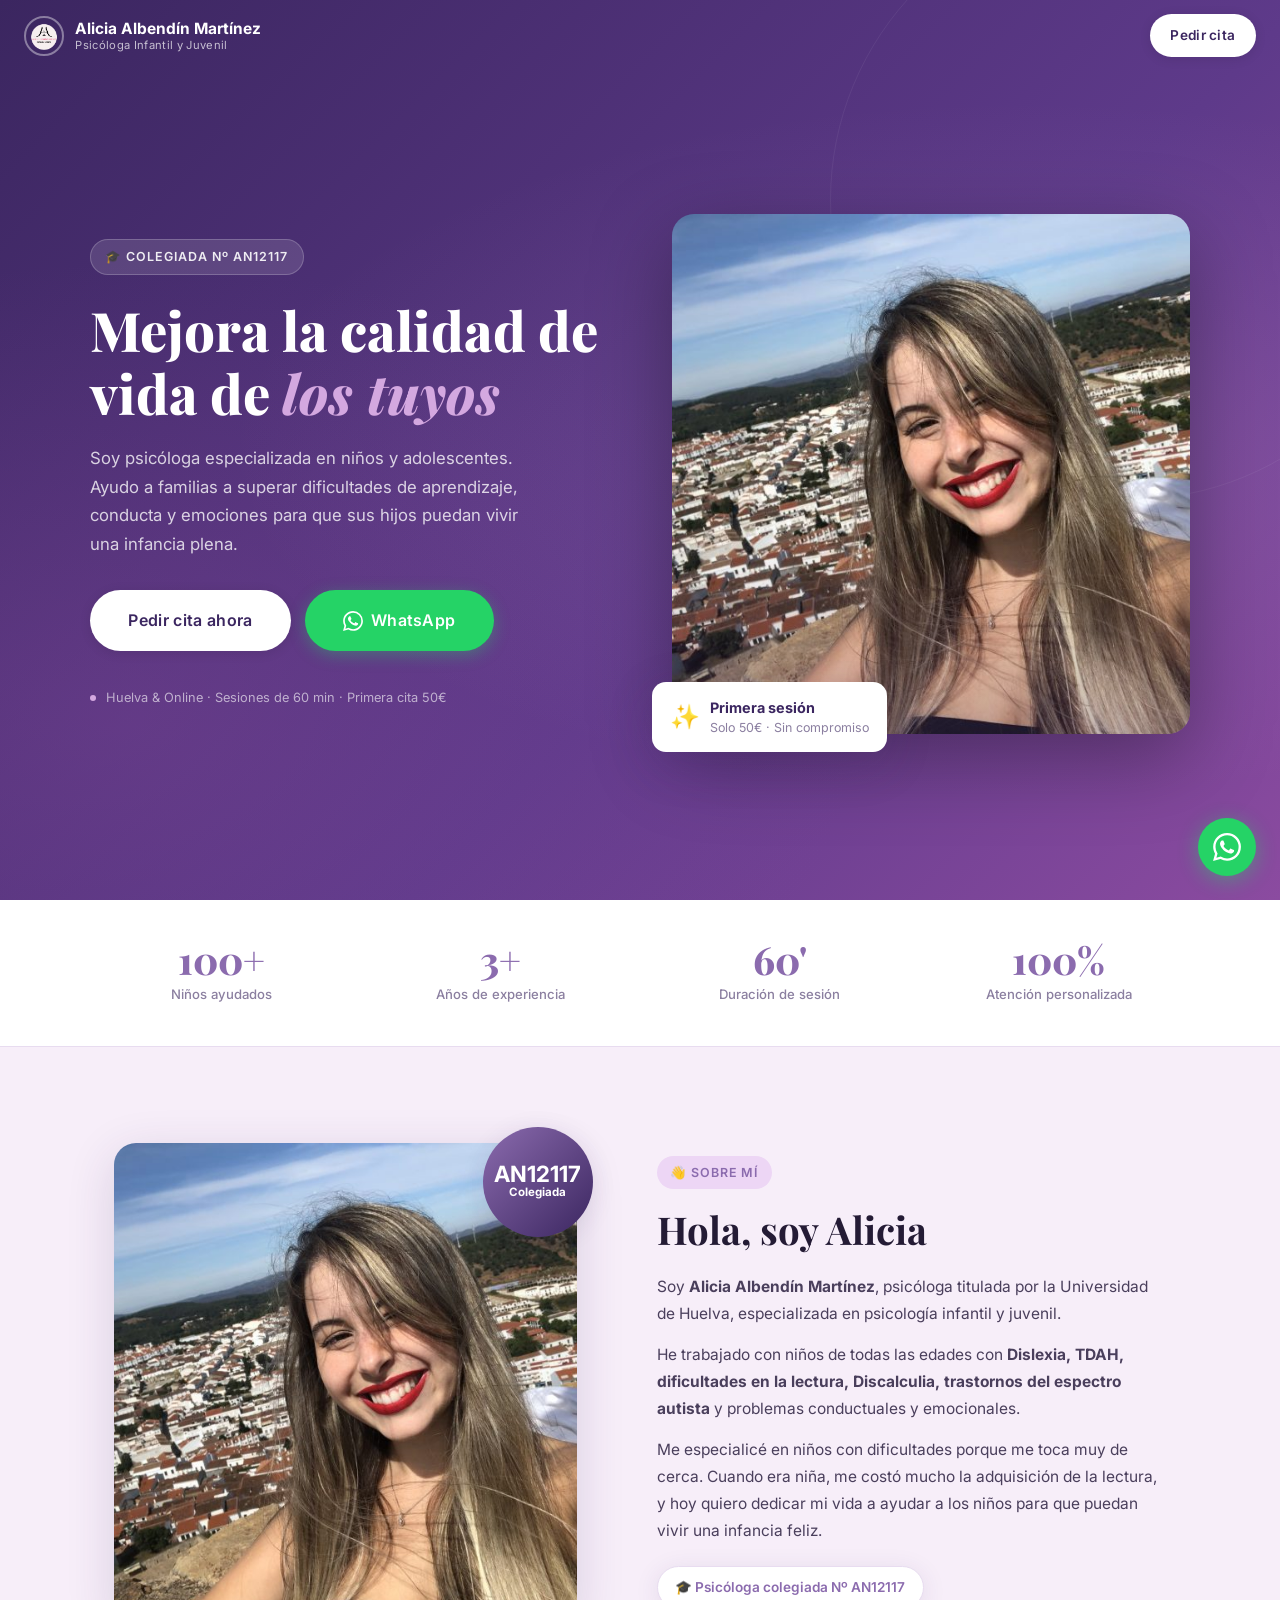
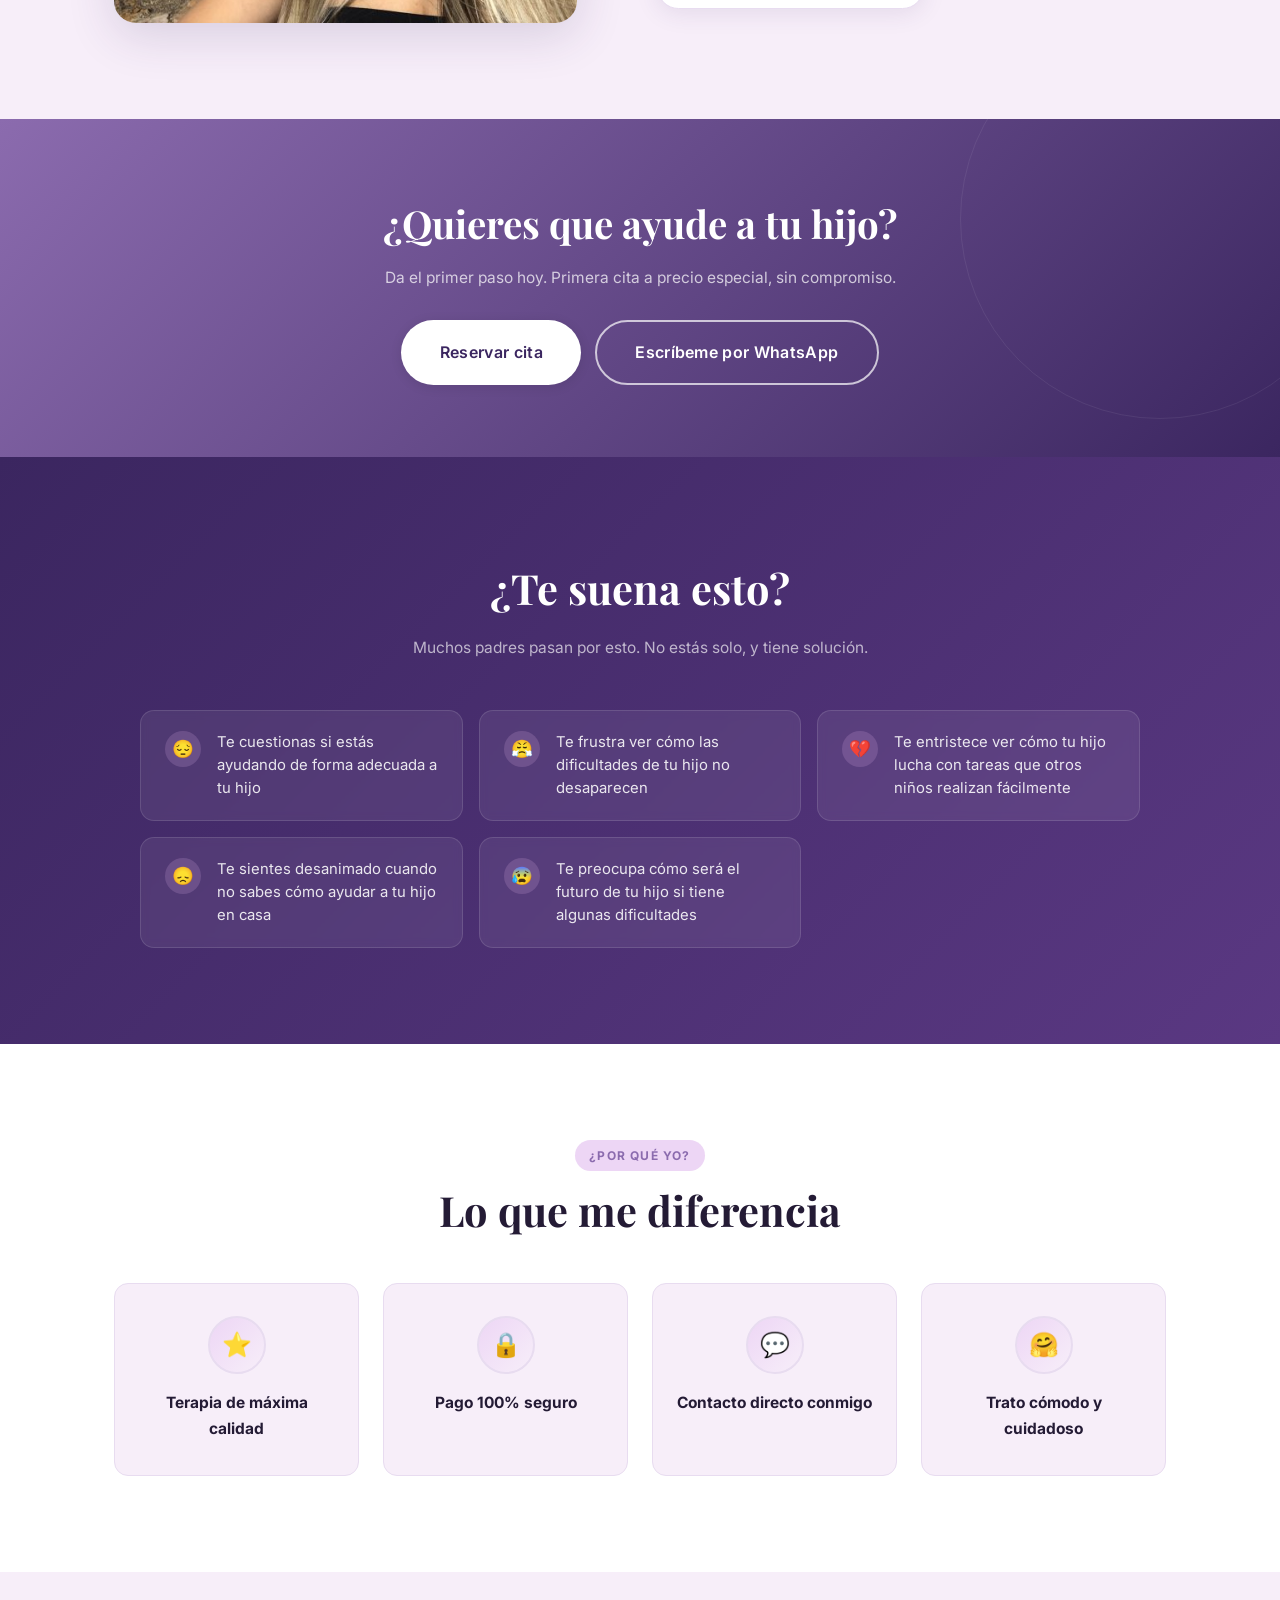
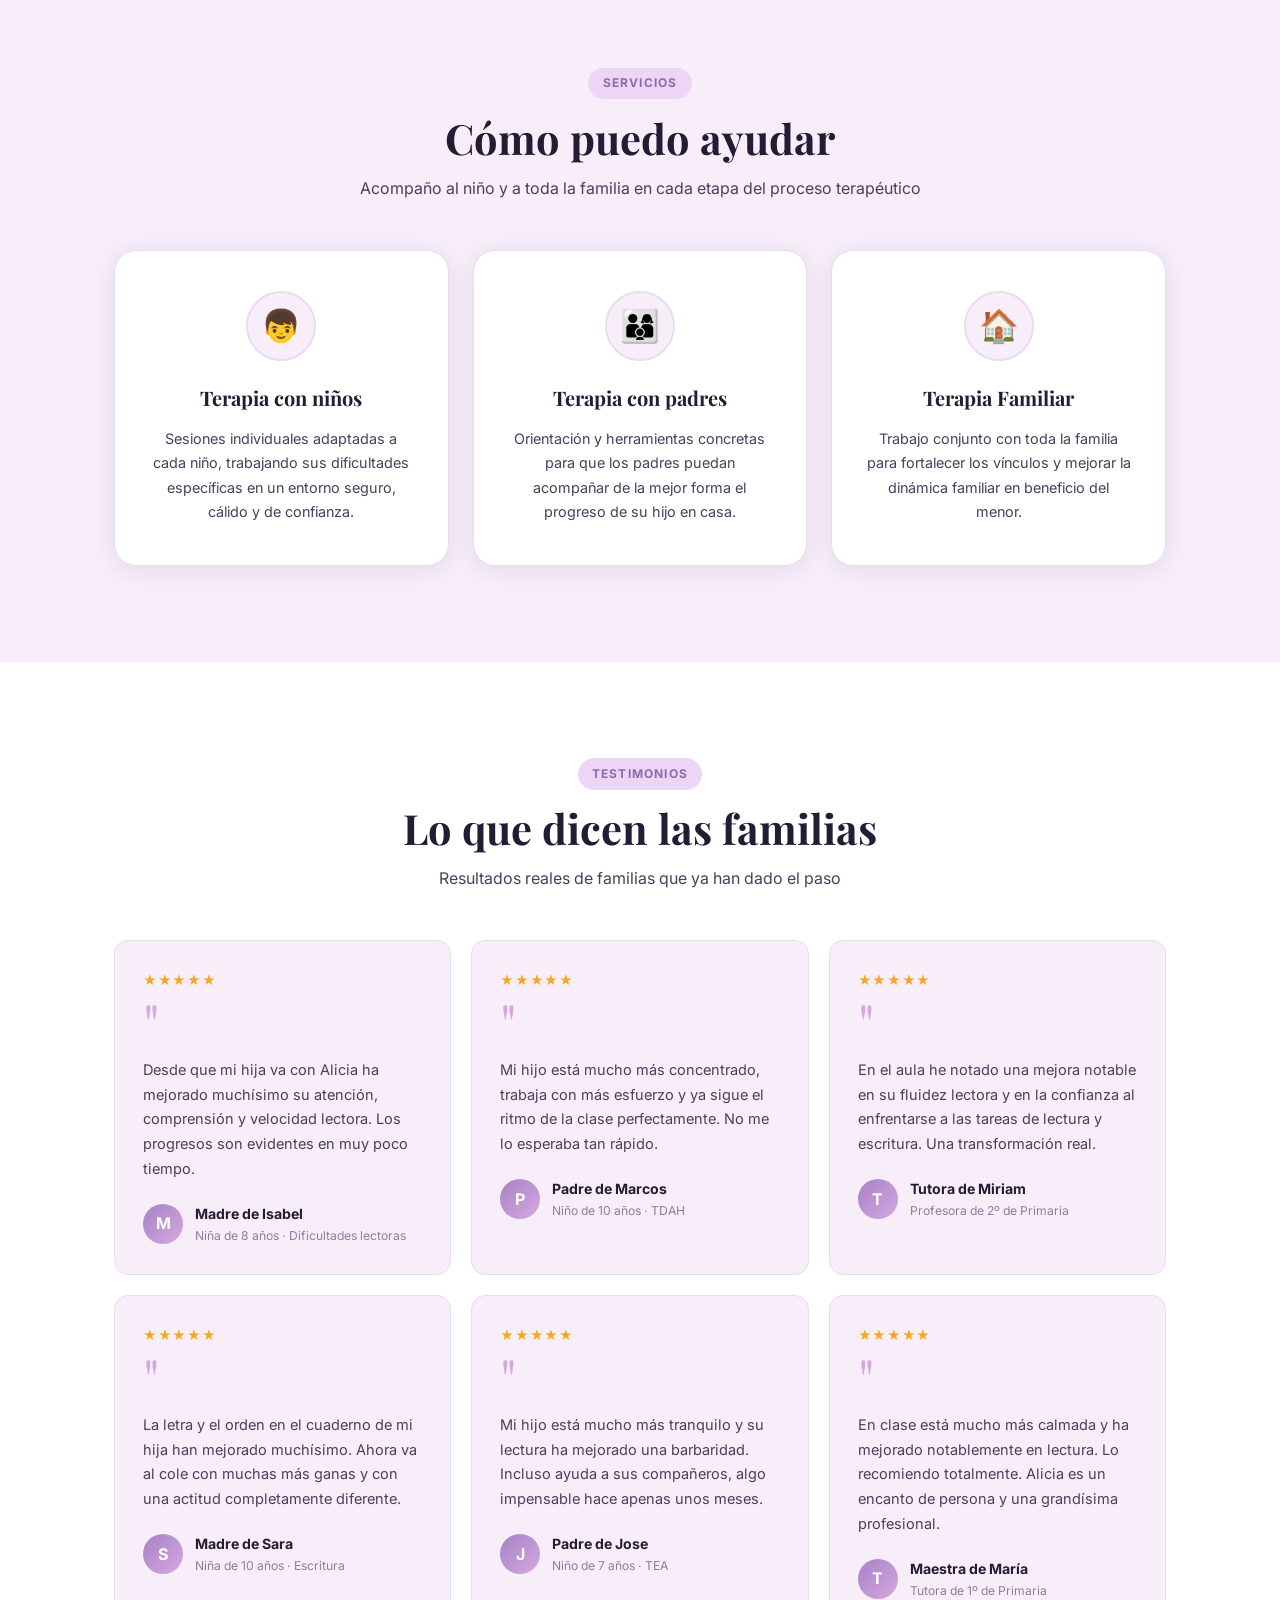
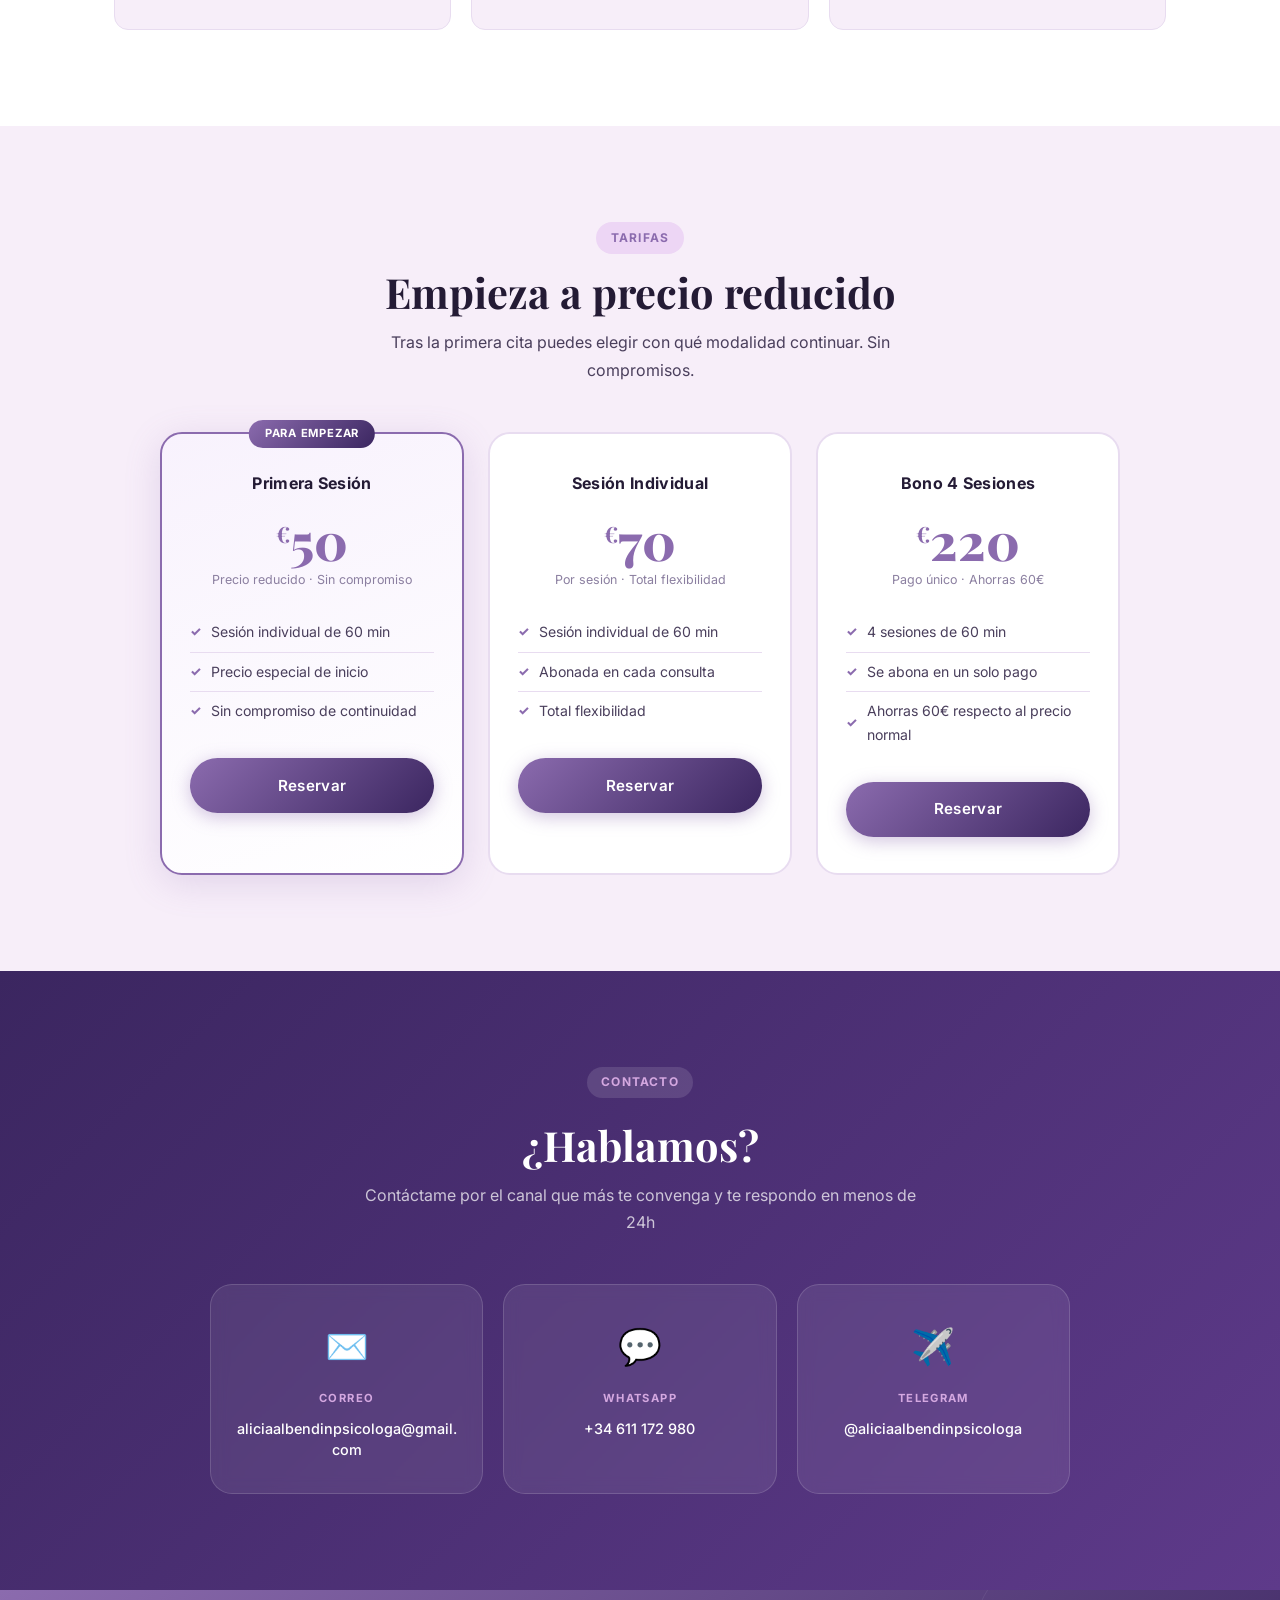
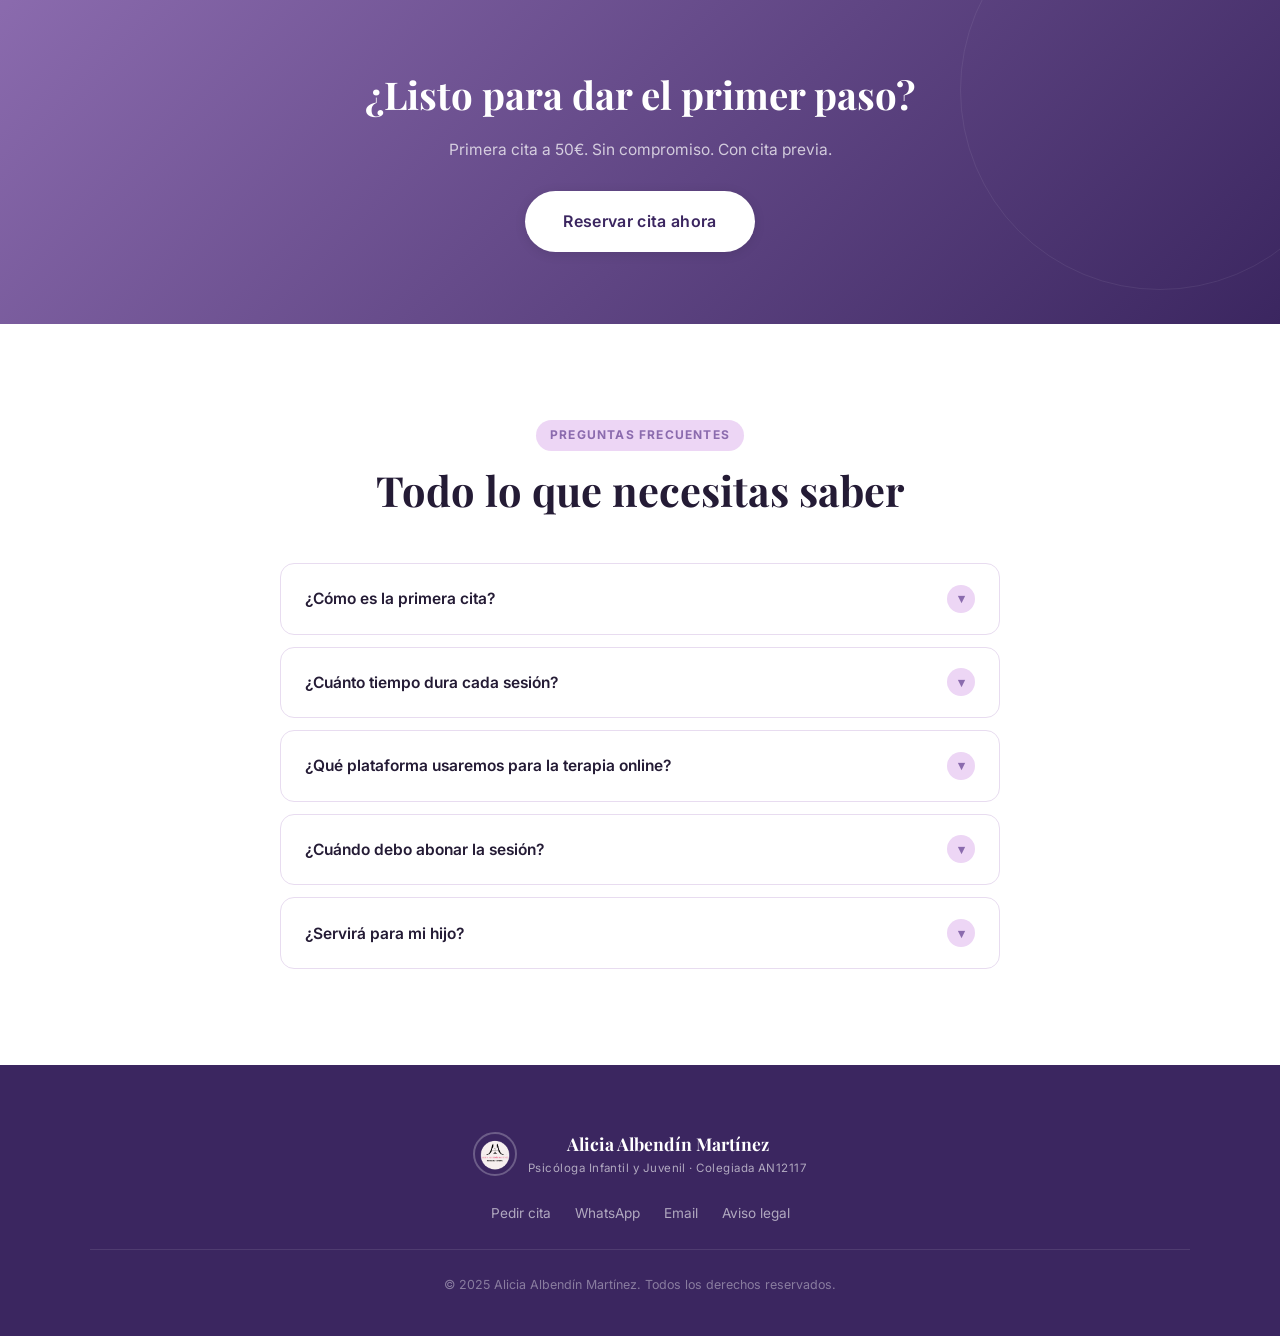
==== commit c581e523: "fix: actualizar número de teléfono a +34 611 172 980 Se reemplaza el número anterior (+34 672 367 46" ====
--- a/site/index.html
+++ b/site/index.html
@@ -33,7 +33,7 @@
       <p class="hero-sub">Soy psicóloga especializada en niños y adolescentes. Ayudo a familias a superar dificultades de aprendizaje, conducta y emociones para que sus hijos puedan vivir una infancia plena.</p>
       <div class="hero-ctas">
         <a href="pagina-de-ventas.html" class="btn btn-white btn-lg">Pedir cita ahora</a>
-        <a href="https://wa.me/34672367461" target="_blank" class="btn btn-whatsapp btn-lg">
+        <a href="https://wa.me/34611172980" target="_blank" class="btn btn-whatsapp btn-lg">
           <svg viewBox="0 0 24 24" width="20" height="20" fill="currentColor"><path d="M17.472 14.382c-.297-.149-1.758-.867-2.03-.967-.273-.099-.471-.148-.67.15-.197.297-.767.966-.94 1.164-.173.199-.347.223-.644.075-.297-.15-1.255-.463-2.39-1.475-.883-.788-1.48-1.761-1.653-2.059-.173-.297-.018-.458.13-.606.134-.133.298-.347.446-.52.149-.174.198-.298.298-.497.099-.198.05-.371-.025-.52-.075-.149-.669-1.612-.916-2.207-.242-.579-.487-.5-.669-.51-.173-.008-.371-.01-.57-.01-.198 0-.52.074-.792.372-.272.297-1.04 1.016-1.04 2.479 0 1.462 1.065 2.875 1.213 3.074.149.198 2.096 3.2 5.077 4.487.709.306 1.262.489 1.694.625.712.227 1.36.195 1.871.118.571-.085 1.758-.719 2.006-1.413.248-.694.248-1.289.173-1.413-.074-.124-.272-.198-.57-.347m-5.421 7.403h-.004a9.87 9.87 0 01-5.031-1.378l-.361-.214-3.741.982.998-3.648-.235-.374a9.86 9.86 0 01-1.51-5.26c.001-5.45 4.436-9.884 9.888-9.884 2.64 0 5.122 1.03 6.988 2.898a9.825 9.825 0 012.893 6.994c-.003 5.45-4.437 9.884-9.885 9.884m8.413-18.297A11.815 11.815 0 0012.05 0C5.495 0 .16 5.335.157 11.892c0 2.096.547 4.142 1.588 5.945L.057 24l6.305-1.654a11.882 11.882 0 005.683 1.448h.005c6.554 0 11.89-5.335 11.893-11.893a11.821 11.821 0 00-3.48-8.413z"/></svg>
           WhatsApp
         </a>
@@ -109,7 +109,7 @@
   <p>Da el primer paso hoy. Primera cita a precio especial, sin compromiso.</p>
   <div class="cta-banner-btns">
     <a href="pagina-de-ventas.html" class="btn btn-white btn-lg">Reservar cita</a>
-    <a href="https://wa.me/34672367461" target="_blank" class="btn btn-outline-white btn-lg">Escríbeme por WhatsApp</a>
+    <a href="https://wa.me/34611172980" target="_blank" class="btn btn-outline-white btn-lg">Escríbeme por WhatsApp</a>
   </div>
 </section>
 
@@ -347,10 +347,10 @@
         <div class="contact-card-label">Correo</div>
         <div class="contact-card-value">aliciaalbendinpsicologa@gmail.com</div>
       </a>
-      <a href="https://wa.me/34672367461" target="_blank" class="contact-card">
+      <a href="https://wa.me/34611172980" target="_blank" class="contact-card">
         <div class="contact-card-icon">💬</div>
         <div class="contact-card-label">WhatsApp</div>
-        <div class="contact-card-value">+34 672 367 461</div>
+        <div class="contact-card-value">+34 611 172 980</div>
       </a>
       <a href="https://t.me/aliciaalbendinpsicologa" target="_blank" class="contact-card">
         <div class="contact-card-icon">✈️</div>
@@ -439,7 +439,7 @@
     </div>
     <div class="footer-links">
       <a href="pagina-de-ventas.html">Pedir cita</a>
-      <a href="https://wa.me/34672367461" target="_blank">WhatsApp</a>
+      <a href="https://wa.me/34611172980" target="_blank">WhatsApp</a>
       <a href="mailto:aliciaalbendinpsicologa@gmail.com">Email</a>
       <a href="aviso-legal.html">Aviso legal</a>
     </div>
@@ -450,7 +450,7 @@
 </footer>
 
 <!-- Floating WhatsApp button -->
-<a href="https://wa.me/34672367461" target="_blank" class="float-wa" title="Escríbeme por WhatsApp">
+<a href="https://wa.me/34611172980" target="_blank" class="float-wa" title="Escríbeme por WhatsApp">
   <svg viewBox="0 0 24 24" xmlns="http://www.w3.org/2000/svg"><path d="M17.472 14.382c-.297-.149-1.758-.867-2.03-.967-.273-.099-.471-.148-.67.15-.197.297-.767.966-.94 1.164-.173.199-.347.223-.644.075-.297-.15-1.255-.463-2.39-1.475-.883-.788-1.48-1.761-1.653-2.059-.173-.297-.018-.458.13-.606.134-.133.298-.347.446-.52.149-.174.198-.298.298-.497.099-.198.05-.371-.025-.52-.075-.149-.669-1.612-.916-2.207-.242-.579-.487-.5-.669-.51-.173-.008-.371-.01-.57-.01-.198 0-.52.074-.792.372-.272.297-1.04 1.016-1.04 2.479 0 1.462 1.065 2.875 1.213 3.074.149.198 2.096 3.2 5.077 4.487.709.306 1.262.489 1.694.625.712.227 1.36.195 1.871.118.571-.085 1.758-.719 2.006-1.413.248-.694.248-1.289.173-1.413-.074-.124-.272-.198-.57-.347m-5.421 7.403h-.004a9.87 9.87 0 01-5.031-1.378l-.361-.214-3.741.982.998-3.648-.235-.374a9.86 9.86 0 01-1.51-5.26c.001-5.45 4.436-9.884 9.888-9.884 2.64 0 5.122 1.03 6.988 2.898a9.825 9.825 0 012.893 6.994c-.003 5.45-4.437 9.884-9.885 9.884m8.413-18.297A11.815 11.815 0 0012.05 0C5.495 0 .16 5.335.157 11.892c0 2.096.547 4.142 1.588 5.945L.057 24l6.305-1.654a11.882 11.882 0 005.683 1.448h.005c6.554 0 11.89-5.335 11.893-11.893a11.821 11.821 0 00-3.48-8.413z"/></svg>
 </a>
 
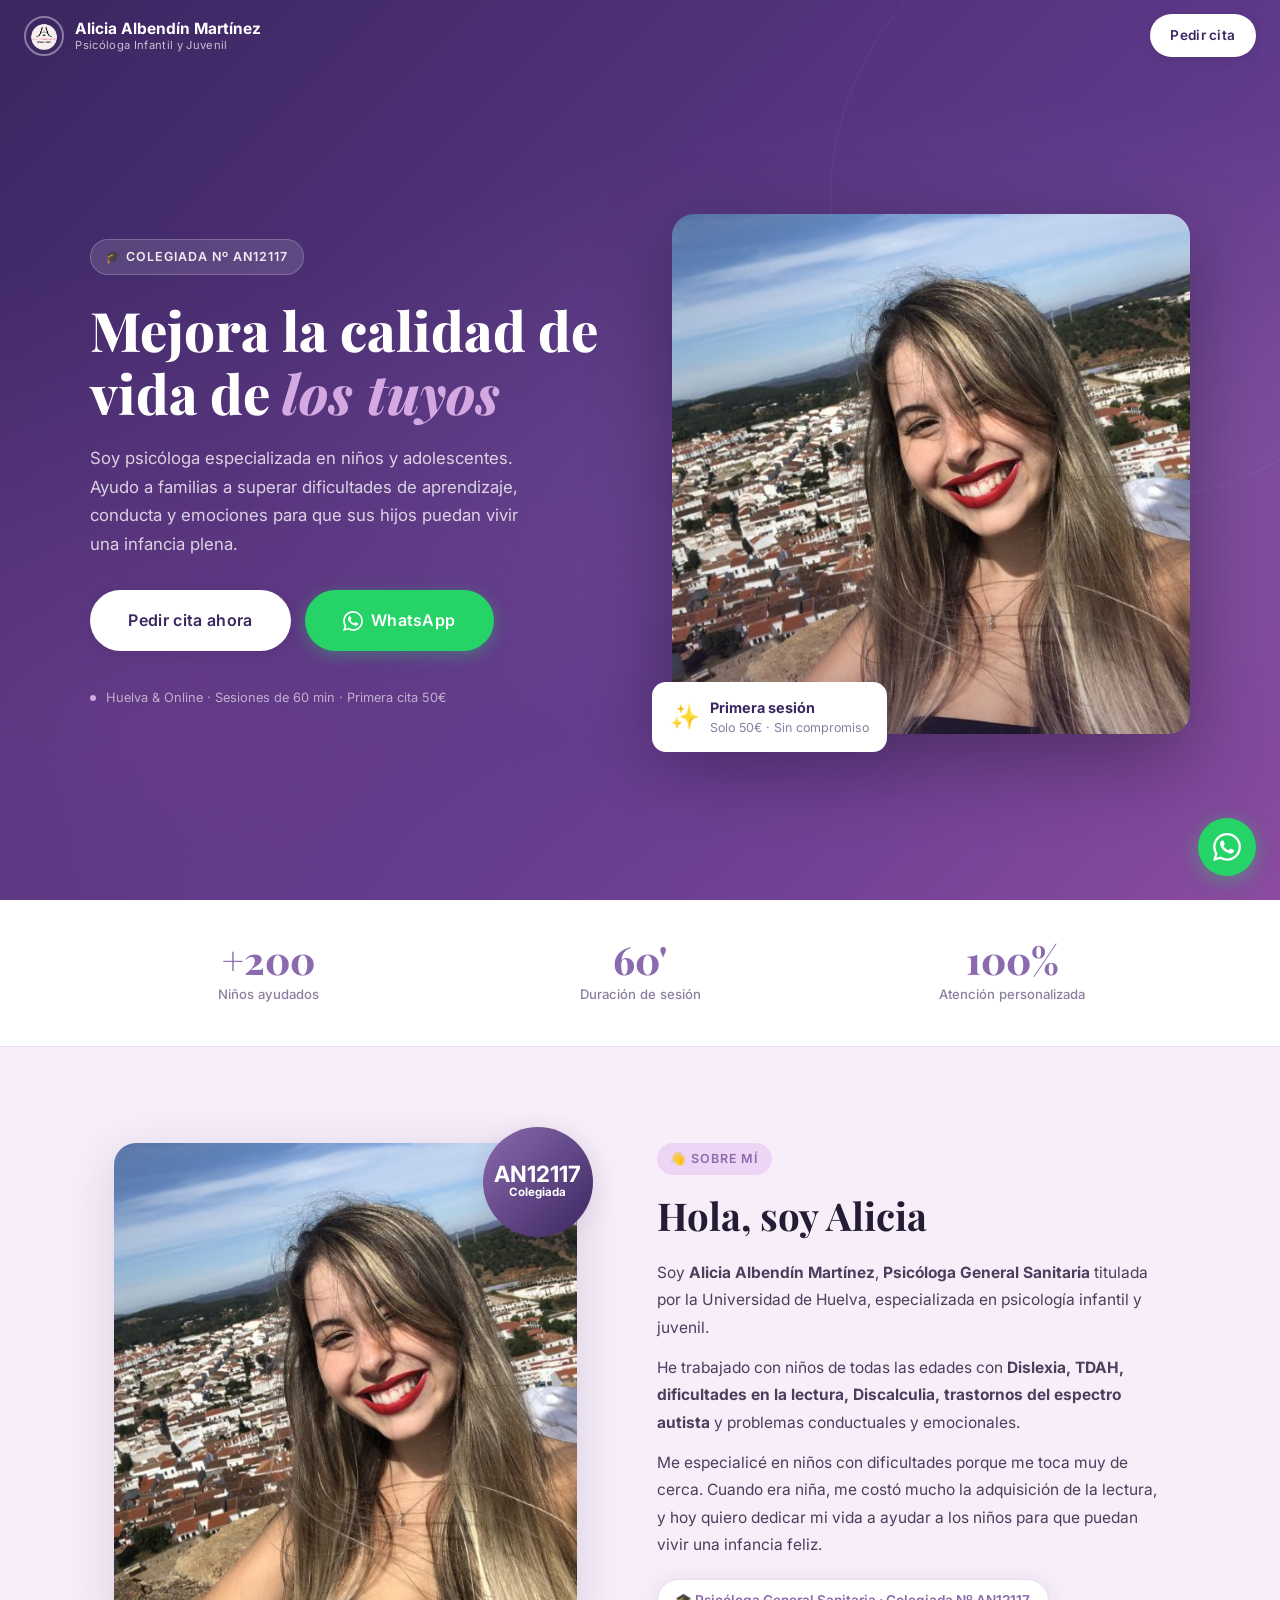
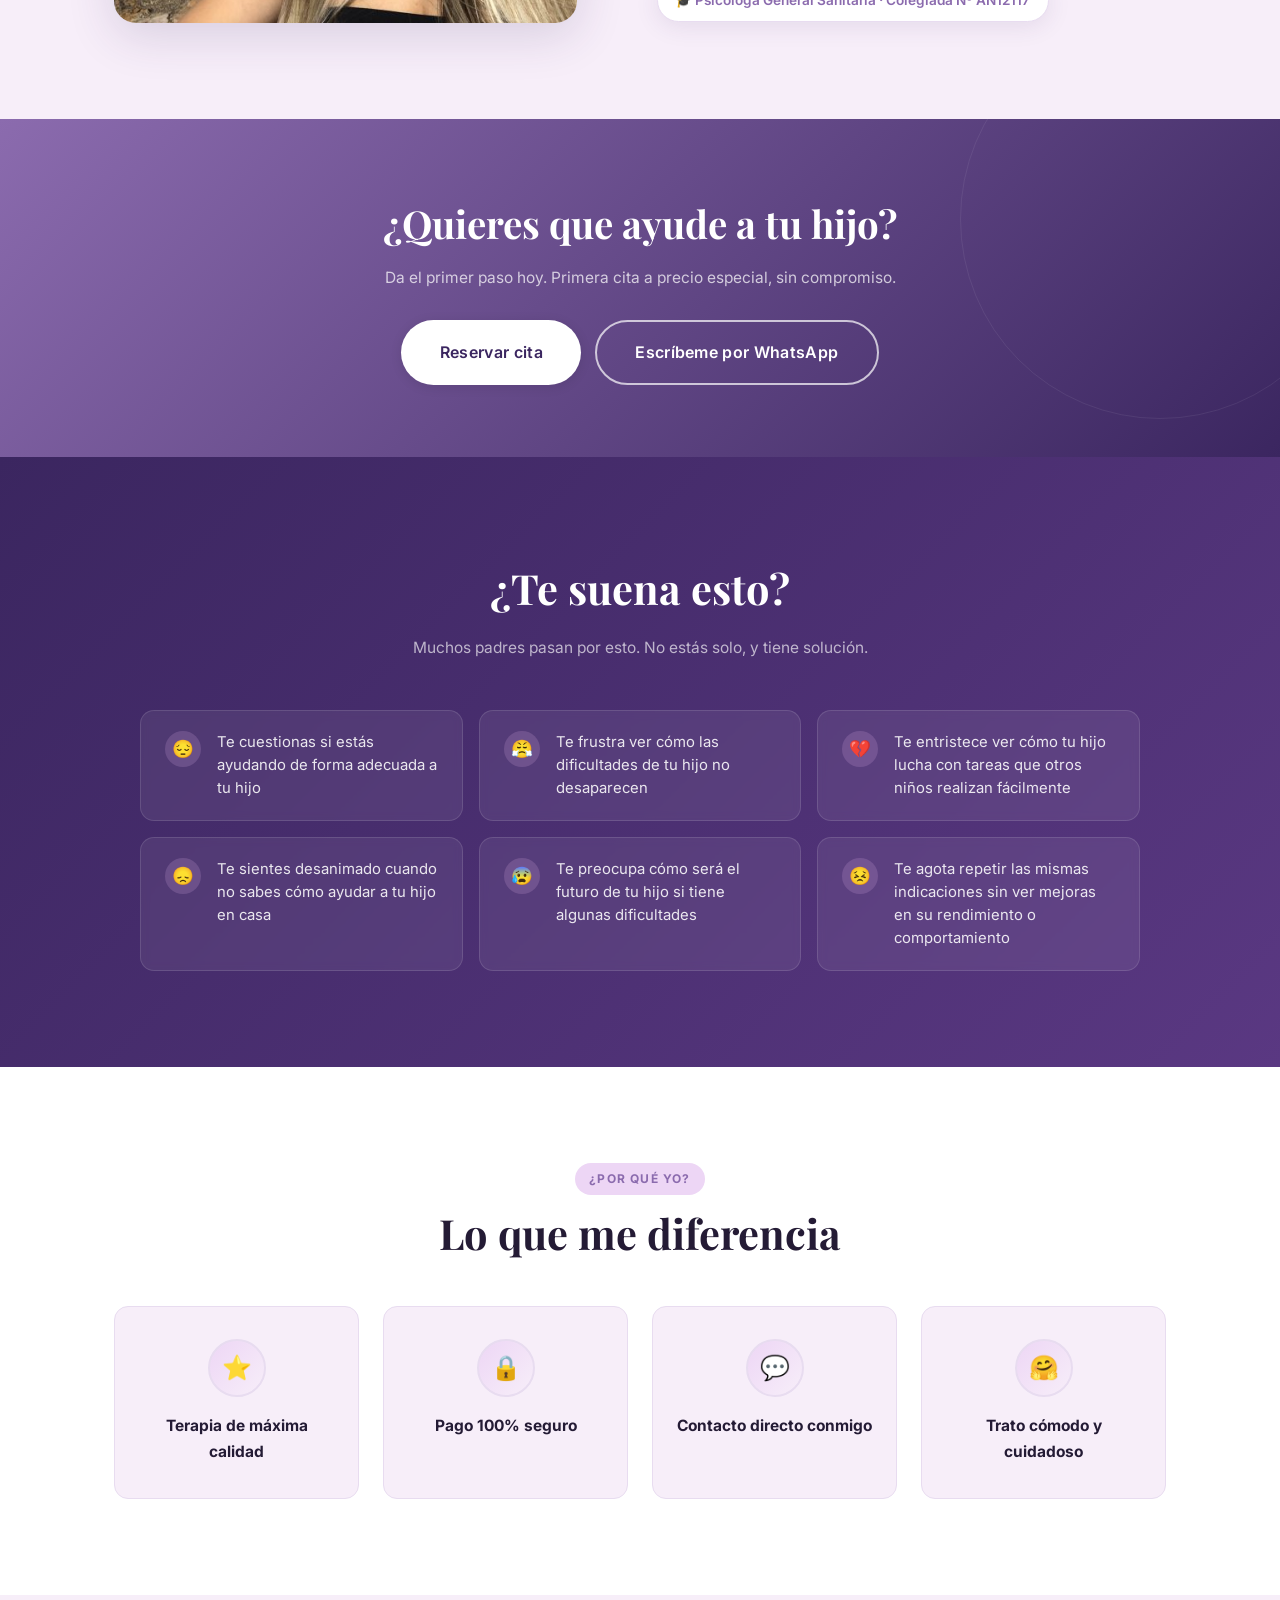
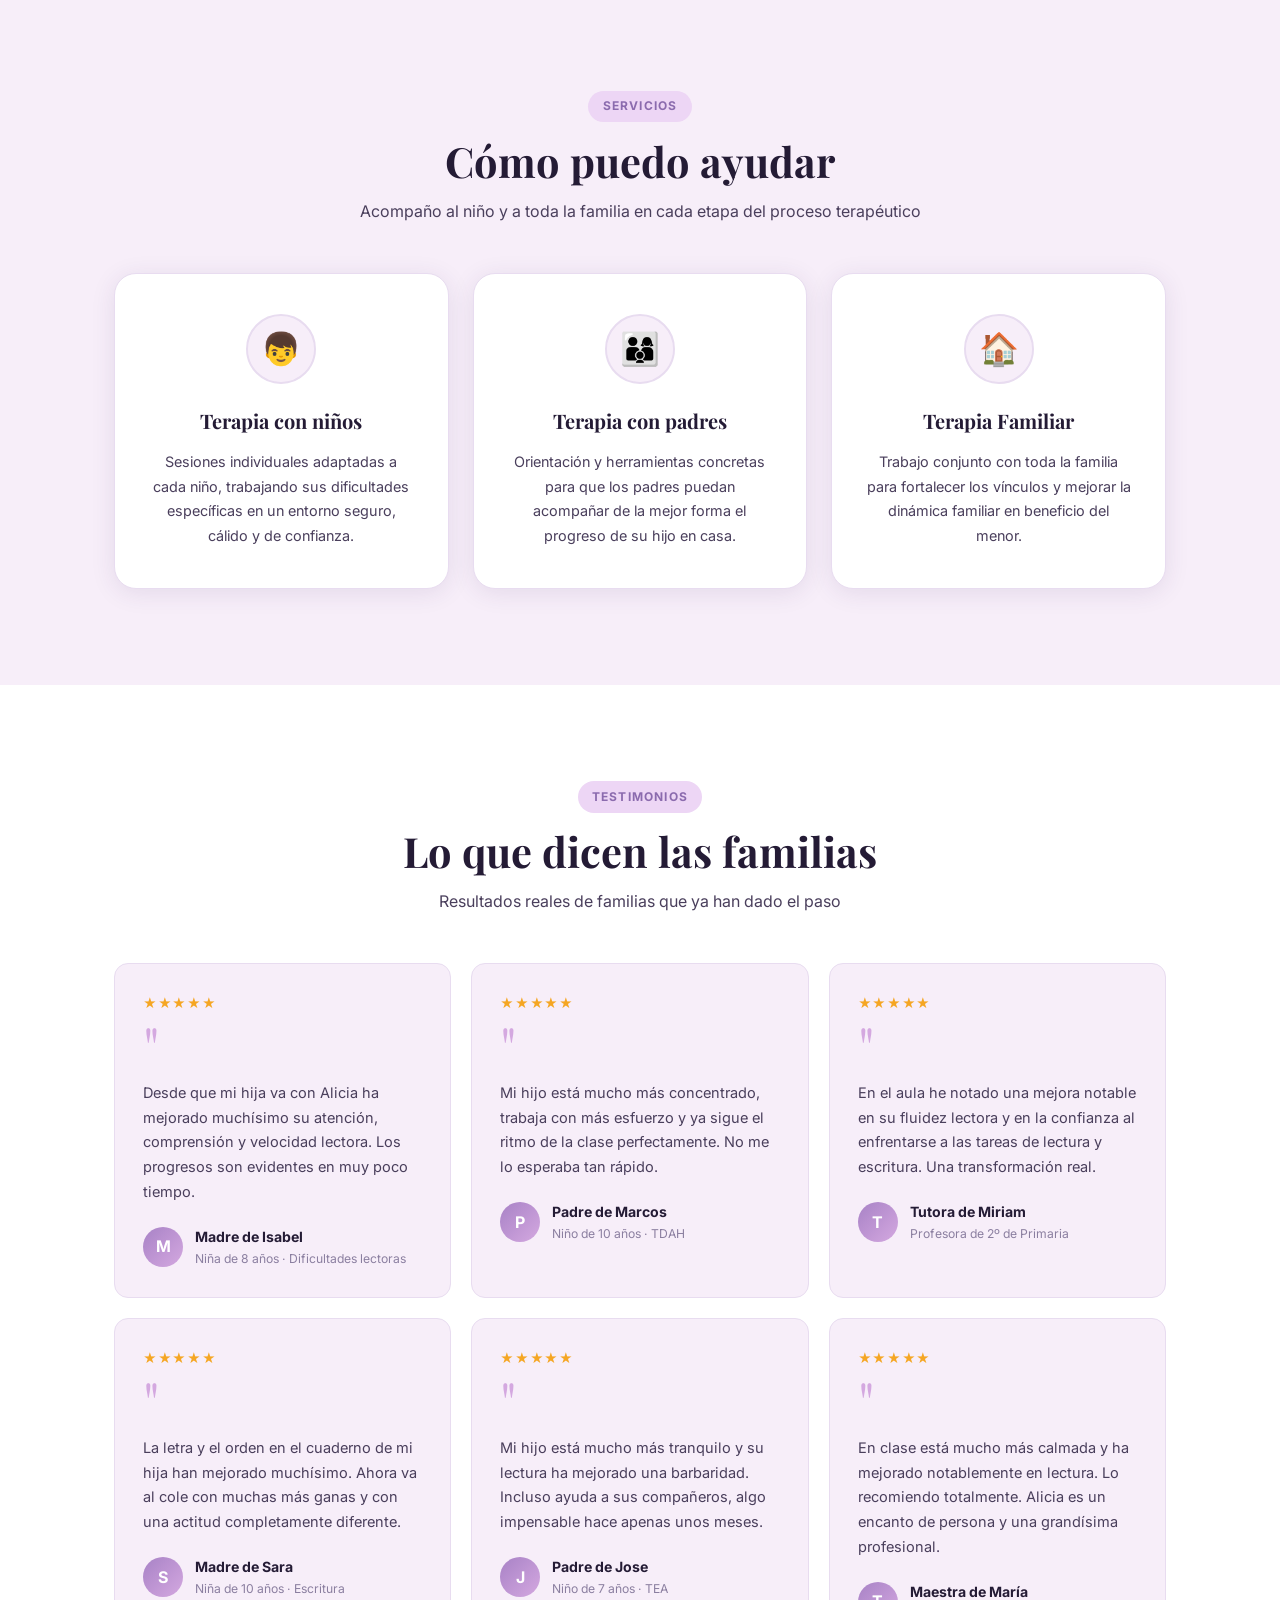
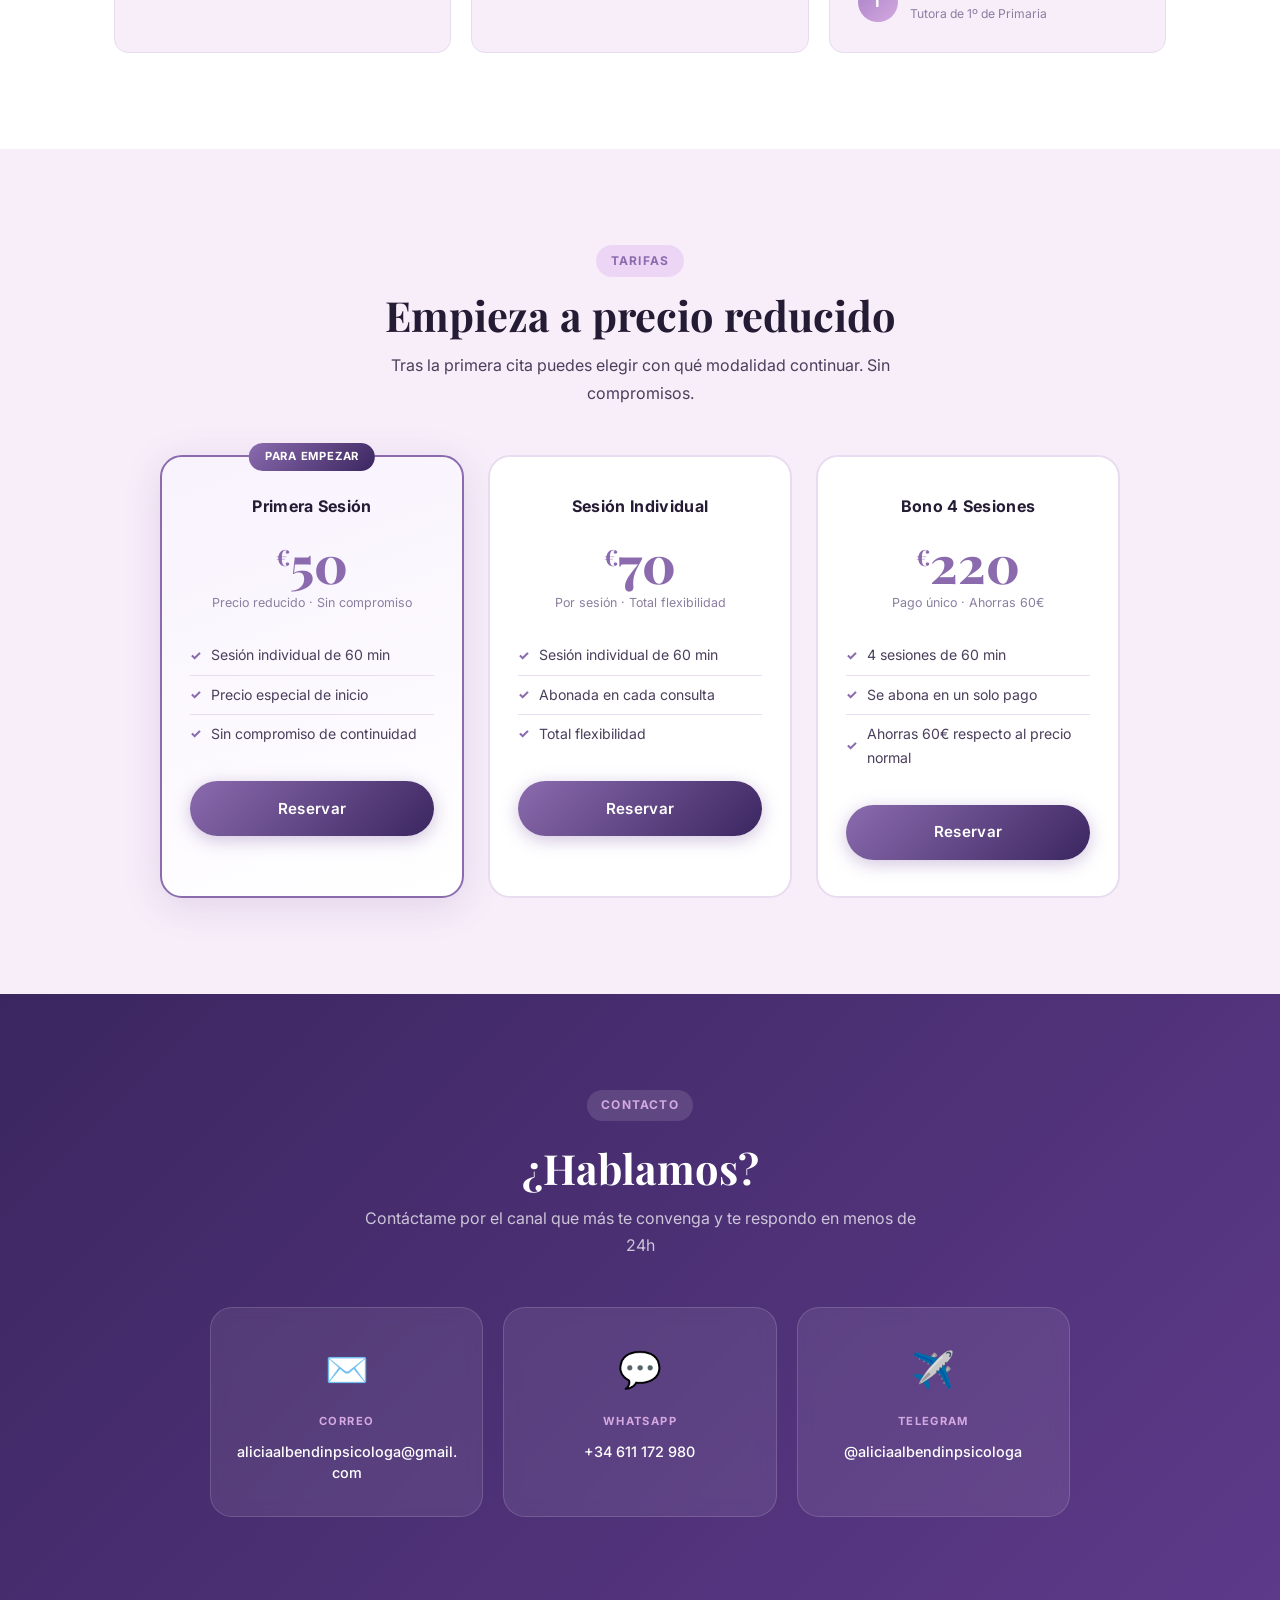
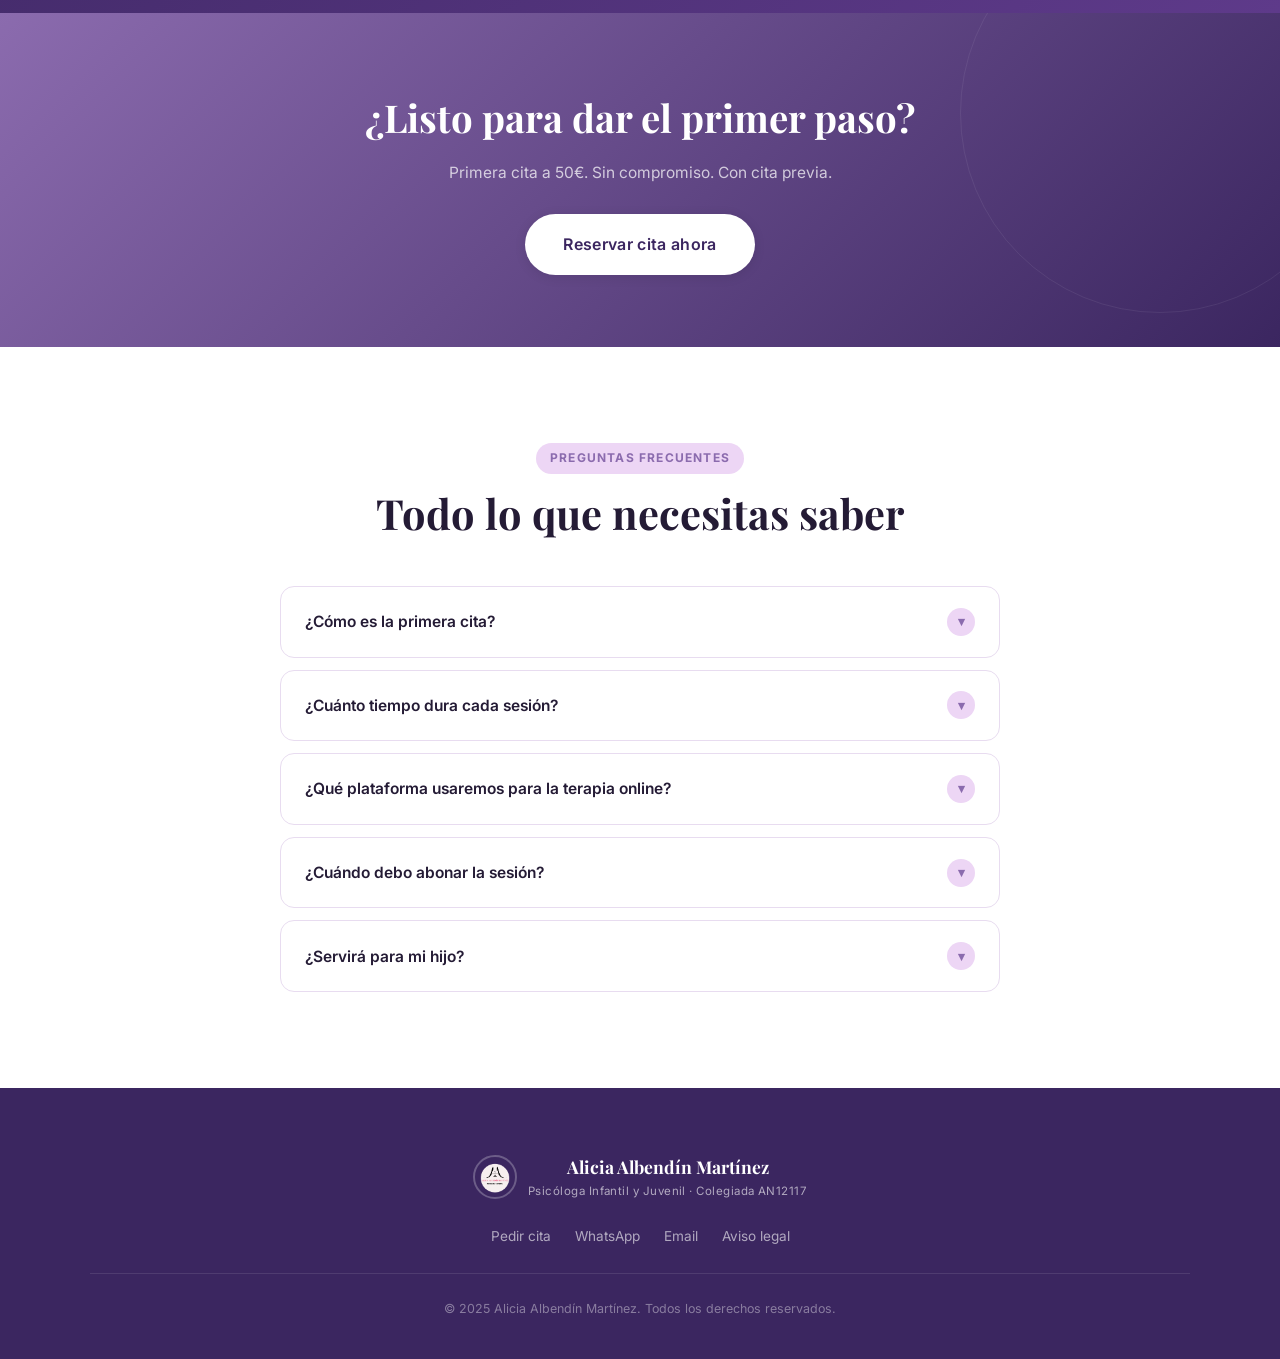
==== commit 5ba97858: "feat: actualizar contenido — +200 niños, Psicóloga General Sanitaria, grid simétrico - Stats: cambia" ====
--- a/site/index.html
+++ b/site/index.html
@@ -62,14 +62,10 @@
 <div class="stats-bar">
   <div class="stats-inner">
     <div class="stat-item reveal">
-      <div class="stat-num">100+</div>
+      <div class="stat-num">+200</div>
       <div class="stat-label">Niños ayudados</div>
     </div>
     <div class="stat-item reveal reveal-delay-1">
-      <div class="stat-num">3+</div>
-      <div class="stat-label">Años de experiencia</div>
-    </div>
-    <div class="stat-item reveal reveal-delay-2">
       <div class="stat-num">60'</div>
       <div class="stat-label">Duración de sesión</div>
     </div>
@@ -94,10 +90,10 @@
       <div class="about-content reveal reveal-delay-1">
         <div class="about-tag">👋 Sobre mí</div>
         <h2>Hola, soy Alicia</h2>
-        <p>Soy <strong>Alicia Albendín Martínez</strong>, psicóloga titulada por la Universidad de Huelva, especializada en psicología infantil y juvenil.</p>
+        <p>Soy <strong>Alicia Albendín Martínez</strong>, <strong>Psicóloga General Sanitaria</strong> titulada por la Universidad de Huelva, especializada en psicología infantil y juvenil.</p>
         <p>He trabajado con niños de todas las edades con <strong>Dislexia, TDAH, dificultades en la lectura, Discalculia, trastornos del espectro autista</strong> y problemas conductuales y emocionales.</p>
         <p>Me especialicé en niños con dificultades porque me toca muy de cerca. Cuando era niña, me costó mucho la adquisición de la lectura, y hoy quiero dedicar mi vida a ayudar a los niños para que puedan vivir una infancia feliz.</p>
-        <div class="about-colegiada">🎓 Psicóloga colegiada Nº AN12117</div>
+        <div class="about-colegiada">🎓 Psicóloga General Sanitaria · Colegiada Nº AN12117</div>
       </div>
     </div>
   </div>
@@ -137,9 +133,13 @@
         <div class="pain-icon-wrap">😞</div>
         <p>Te sientes desanimado cuando no sabes cómo ayudar a tu hijo en casa</p>
       </div>
-      <div class="pain-item reveal">
+      <div class="pain-item reveal reveal-delay-1">
         <div class="pain-icon-wrap">😰</div>
         <p>Te preocupa cómo será el futuro de tu hijo si tiene algunas dificultades</p>
+      </div>
+      <div class="pain-item reveal reveal-delay-2">
+        <div class="pain-icon-wrap">😣</div>
+        <p>Te agota repetir las mismas indicaciones sin ver mejoras en su rendimiento o comportamiento</p>
       </div>
     </div>
   </div>
--- a/site/styles.css
+++ b/site/styles.css
@@ -315,7 +315,7 @@
   max-width: 1100px;
   margin: 0 auto;
   display: grid;
-  grid-template-columns: repeat(4, 1fr);
+  grid-template-columns: repeat(3, 1fr);
   gap: 1rem;
   text-align: center;
 }
@@ -1063,11 +1063,16 @@
   .about-image img { height: 340px; }
   .about-image-badge { width: 90px; height: 90px; font-size: 0.65rem; }
   .about-image-badge strong { font-size: 1.2rem; }
+  .pain-grid { grid-template-columns: repeat(2, 1fr); }
   .services-grid { grid-template-columns: 1fr; max-width: 420px; margin-left: auto; margin-right: auto; }
   .testimonials-grid { grid-template-columns: 1fr; max-width: 480px; margin-left: auto; margin-right: auto; }
   .pricing-grid { grid-template-columns: 1fr; max-width: 380px; margin-left: auto; margin-right: auto; }
   .contact-grid { grid-template-columns: 1fr; max-width: 360px; }
-  .stats-inner { grid-template-columns: repeat(2, 1fr); }
+  .stats-inner { grid-template-columns: repeat(3, 1fr); }
+}
+
+@media (max-width: 600px) {
+  .pain-grid { grid-template-columns: 1fr; }
 }
 
 @media (max-width: 600px) {
